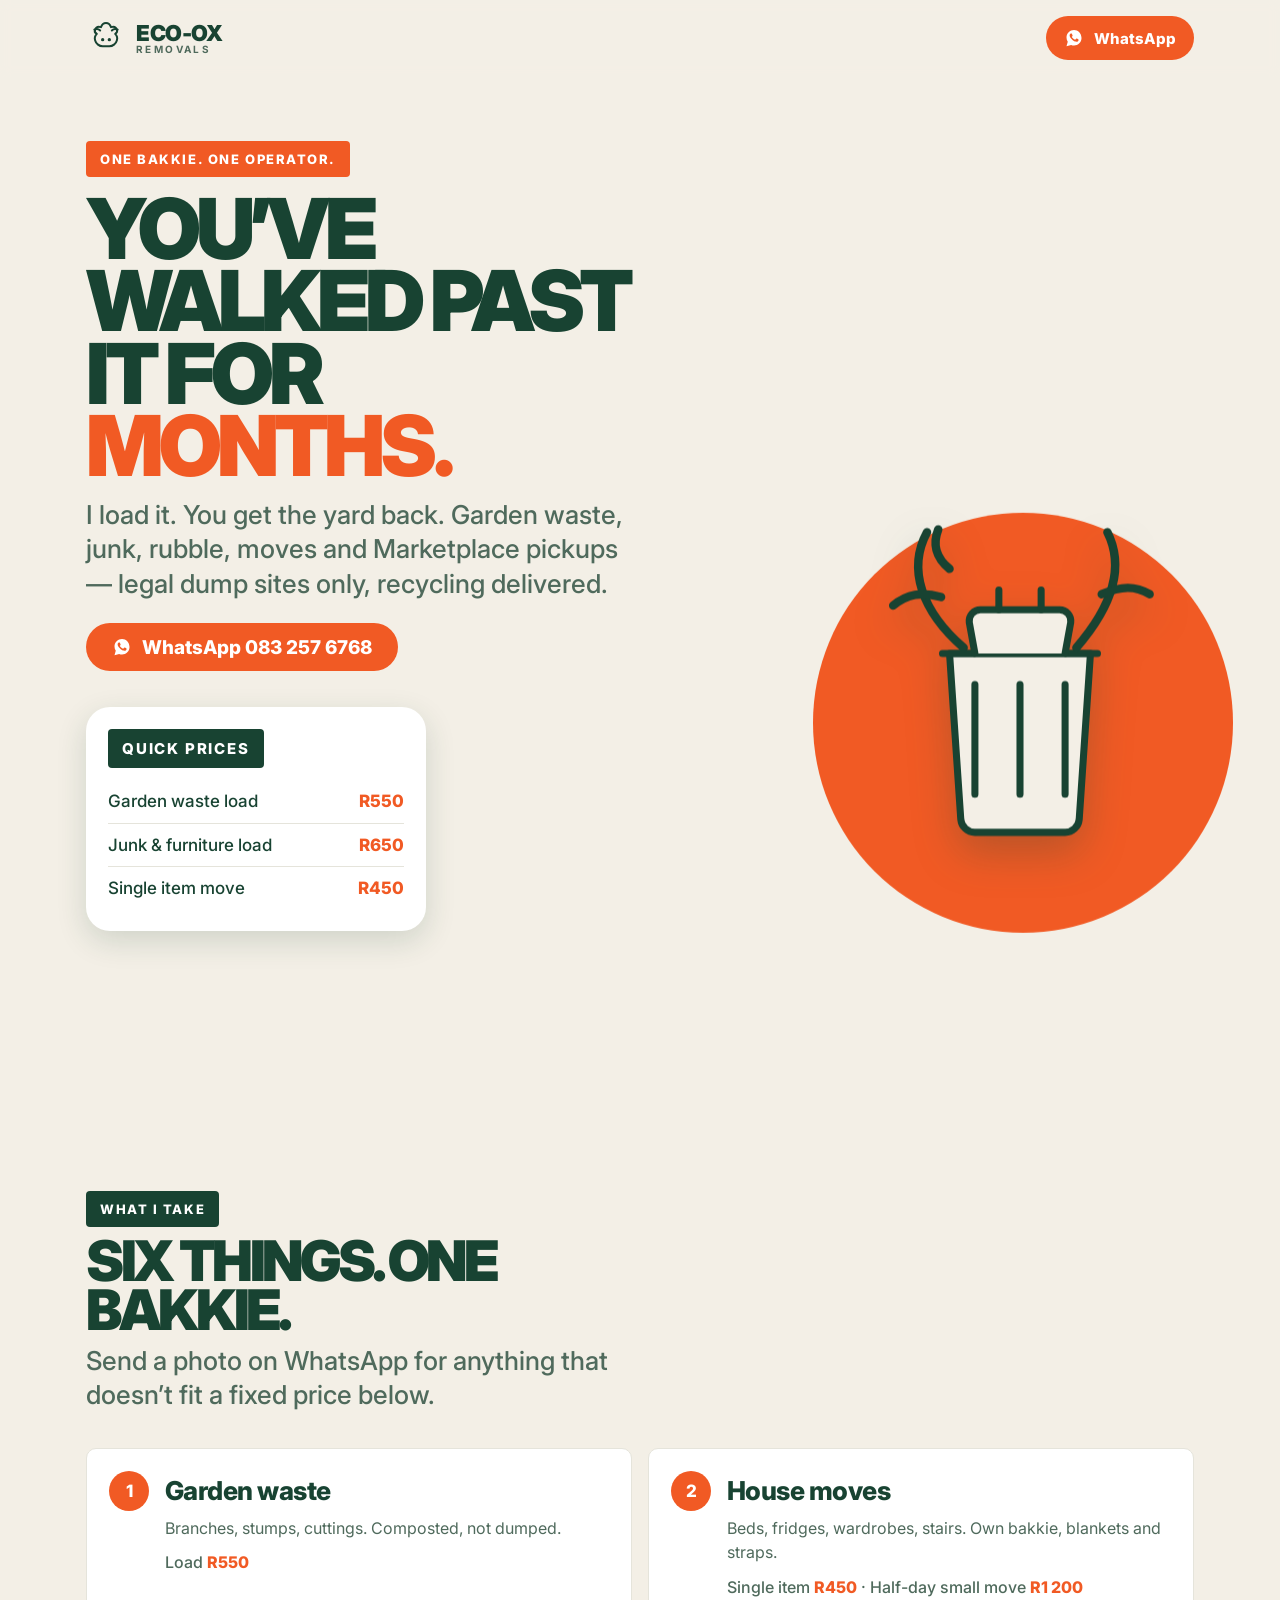
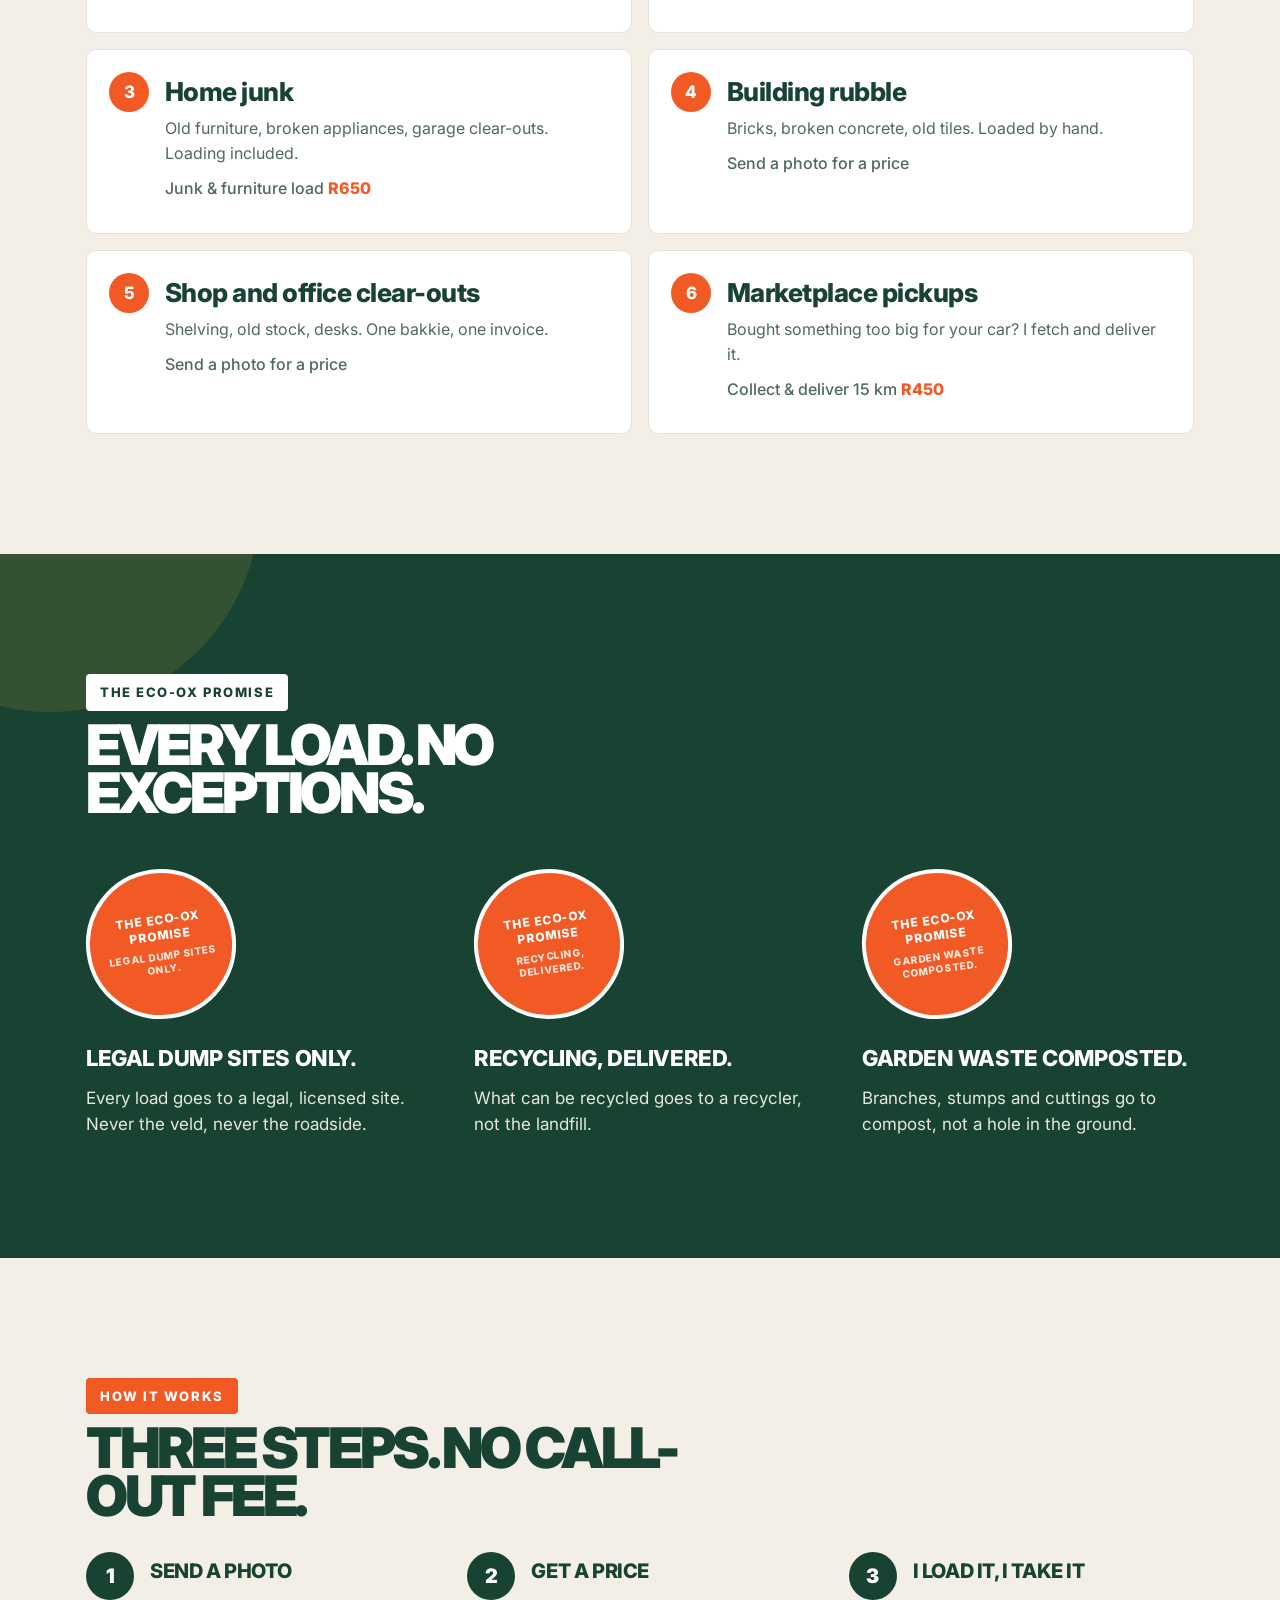
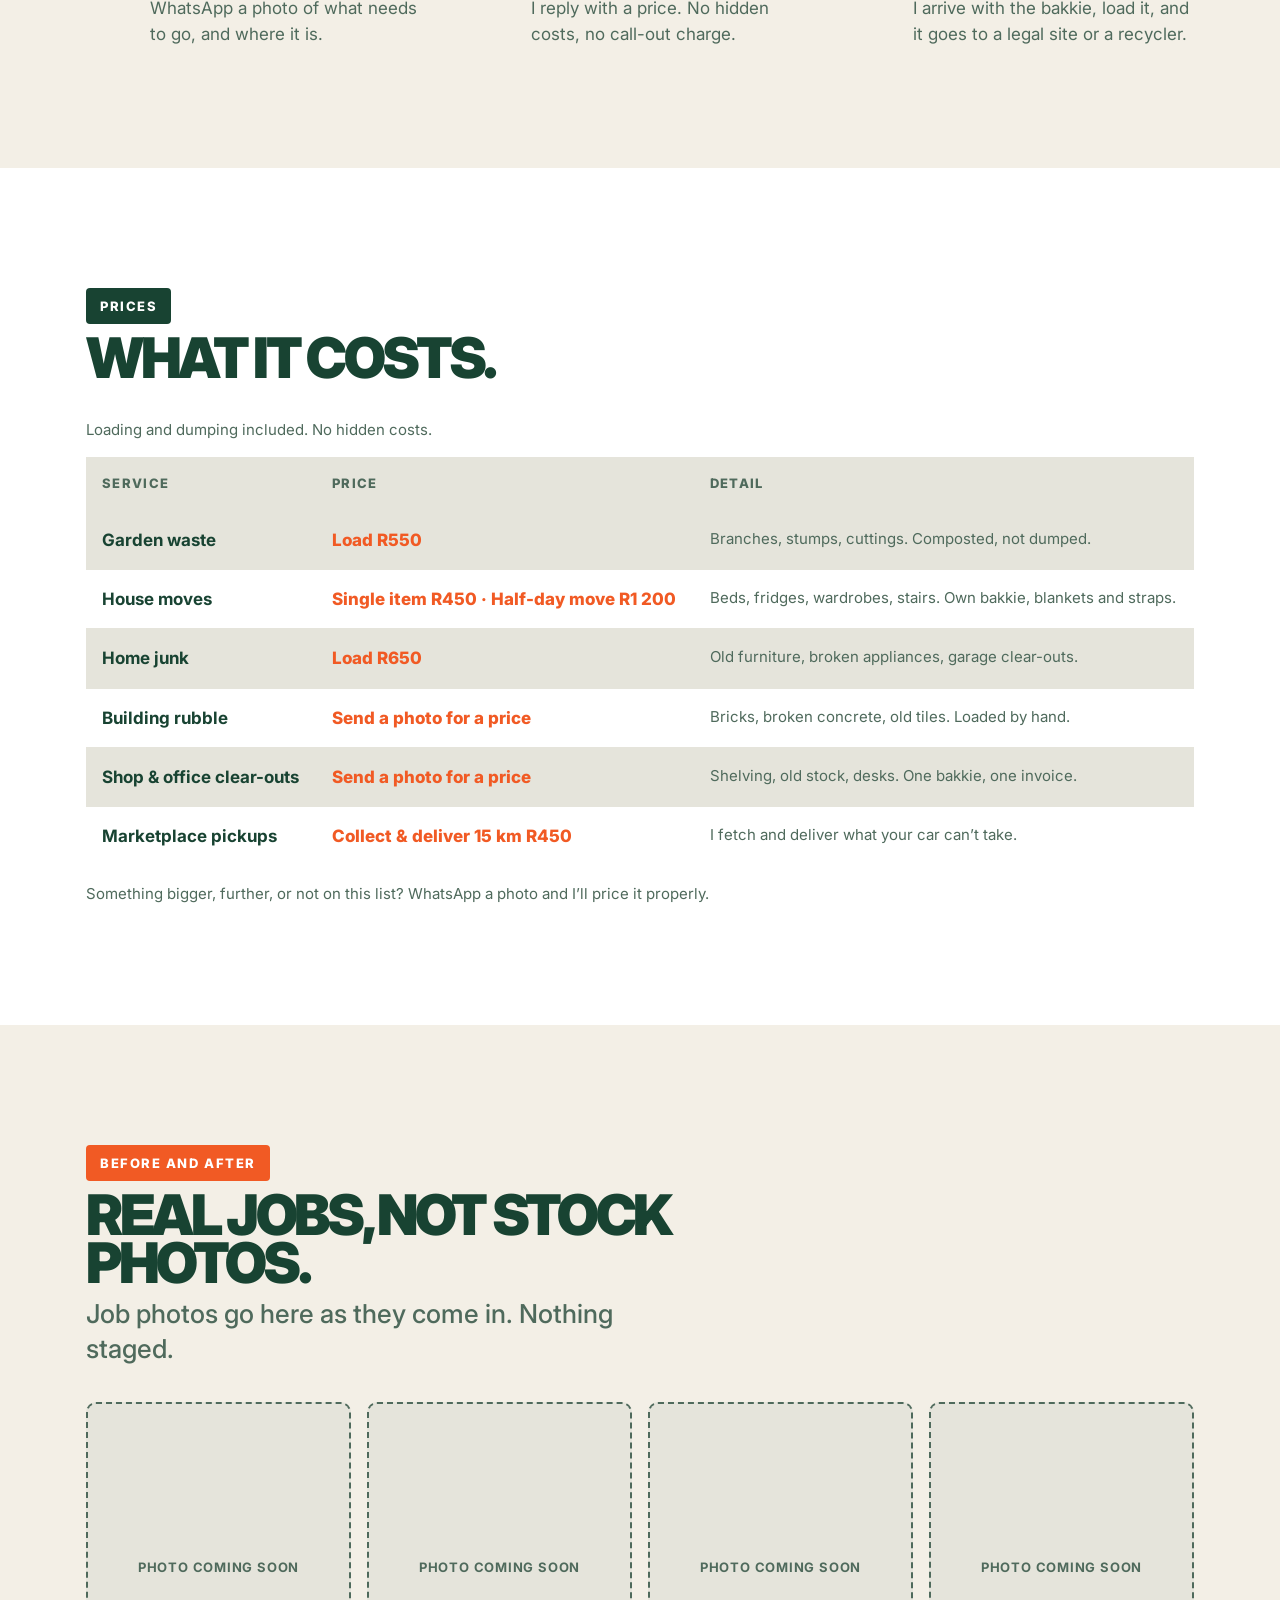
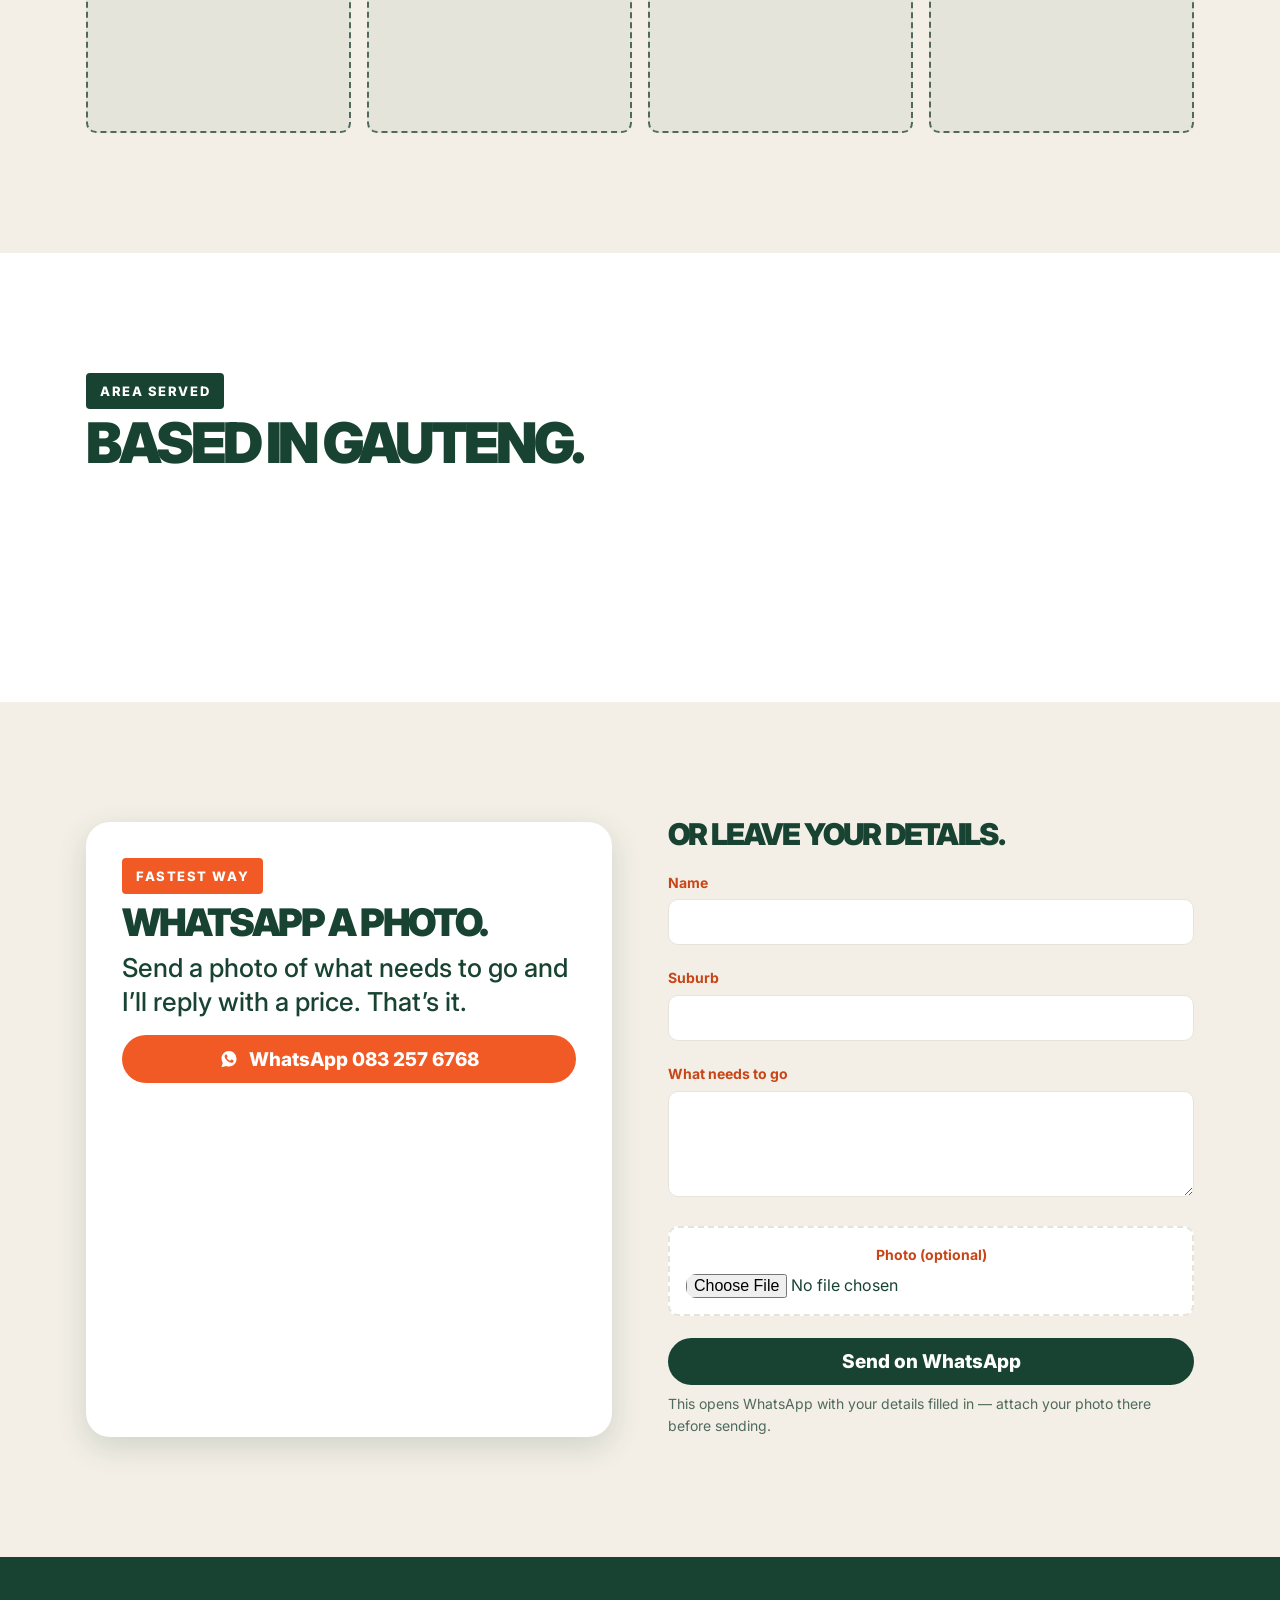
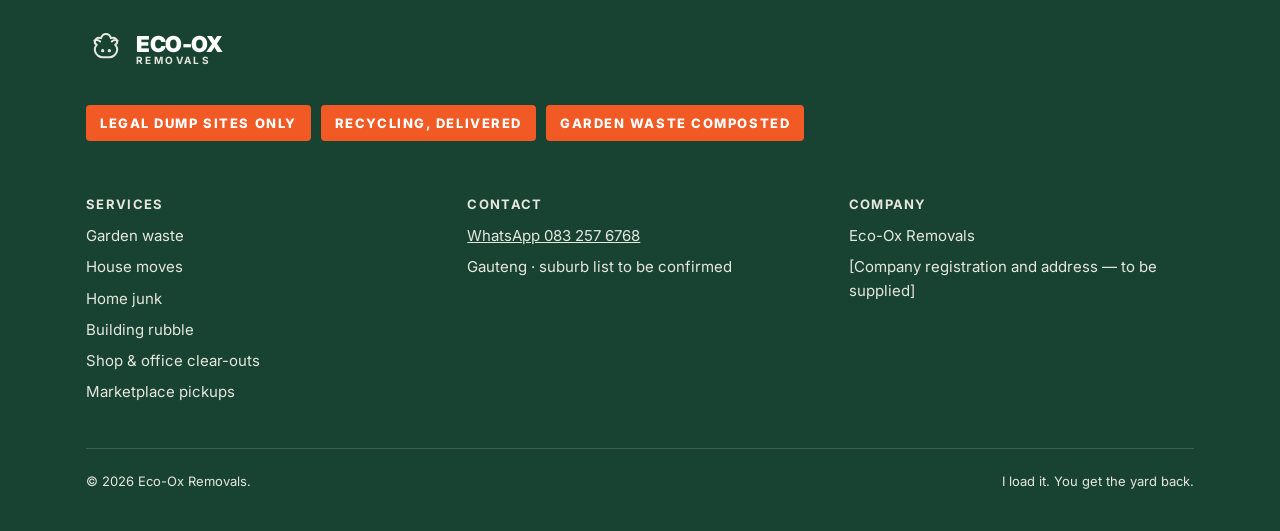
==== index.html @ 084fcbc6 "Add Eco-Ox Removals website with scroll interactions Static, mobile-first site built from the brand " ====
<!doctype html>
<html lang="en-ZA" class="js-disabled">
<head>
<meta charset="utf-8">
<meta name="viewport" content="width=device-width, initial-scale=1">
<title>Eco-Ox Removals — garden waste, junk, rubble &amp; moves in Gauteng</title>
<meta name="description" content="One bakkie, one operator. Garden waste, house junk, building rubble, shop clear-outs, house moves and Marketplace pickups in Gauteng. Legal dump sites only. Recycling delivered. WhatsApp 083 257 6768.">
<meta name="theme-color" content="#f3efe6">

<link rel="preconnect" href="https://fonts.googleapis.com">
<link rel="preconnect" href="https://fonts.gstatic.com" crossorigin>
<link href="https://fonts.googleapis.com/css2?family=Inter:wght@100..900&display=swap" rel="stylesheet">
<link rel="stylesheet" href="css/styles.css">

<script type="application/ld+json">
{
  "@context": "https://schema.org",
  "@type": "LocalBusiness",
  "name": "Eco-Ox Removals",
  "telephone": "+27832576768",
  "areaServed": "Gauteng",
  "priceRange": "R450 - R1200",
  "description": "One-bakkie waste removal and moving service: garden waste, house junk, building rubble, shop clear-outs, house moves and Marketplace pickups. Legal dump sites only. Recycling delivered to a recycler.",
  "sameAs": ["https://wa.me/27832576768"]
}
</script>
</head>
<body>
<a class="skip-link" href="#main">Skip to content</a>

<header class="site-header">
  <div class="wrap site-header__inner">
    <a class="brand" href="#home">
      <svg class="brand__mark" viewBox="0 0 48 48" fill="none" aria-hidden="true">
        <path d="M24 6c-3 0-5 2-6 5-3-1-6 0-7 3-1 2 0 4 2 5-2 2-3 5-2 8 1 4 5 7 9 7h8c4 0 8-3 9-7 1-3 0-6-2-8 2-1 3-3 2-5-1-3-4-4-7-3-1-3-3-5-6-5z" stroke="currentColor" stroke-width="2.4" stroke-linejoin="round"/>
        <path d="M17 15c-2-2-5-2-7-1M31 15c2-2 5-2 7-1" stroke="currentColor" stroke-width="2.4" stroke-linecap="round"/>
        <circle cx="20" cy="26" r="2" fill="currentColor"/>
        <circle cx="28" cy="26" r="2" fill="currentColor"/>
      </svg>
      <span class="brand__wordmark">
        <span class="brand__name">ECO-OX</span>
        <span class="brand__sub">REMOVALS</span>
      </span>
    </a>
    <a class="btn btn--sm" href="https://wa.me/27832576768" target="_blank" rel="noopener">
      <svg viewBox="0 0 32 32" fill="currentColor" aria-hidden="true"><path d="M16.02 3C9.4 3 4 8.4 4 15.02c0 2.5.73 4.83 2 6.78L4 29l7.4-1.94a11.9 11.9 0 0 0 4.62.94h.01c6.62 0 12-5.4 12-12.02C28 8.4 22.64 3 16.02 3zm7.02 17.2c-.3.83-1.72 1.6-2.37 1.7-.6.1-1.37.14-2.2-.14-.5-.16-1.16-.38-2-.75-3.52-1.52-5.82-5.06-6-5.3-.18-.24-1.44-1.9-1.44-3.63 0-1.72.9-2.57 1.22-2.92.32-.35.7-.44.93-.44h.67c.21 0 .5-.08.78.6.3.7 1 2.4 1.08 2.58.08.18.14.4.02.63-.12.24-.18.38-.36.58-.18.2-.38.46-.54.62-.18.18-.37.37-.16.72.2.36.9 1.5 1.95 2.44 1.34 1.2 2.47 1.58 2.83 1.76.36.18.57.15.78-.09.2-.24.9-1.05 1.14-1.4.24-.36.48-.3.8-.18.32.12 2.05.97 2.4 1.15.36.18.6.27.68.42.09.16.09.9-.22 1.72z"/></svg>
      WhatsApp
    </a>
  </div>
</header>

<main id="main">

  <!-- ============================= HERO ============================= -->
  <section id="home" class="ground-cream hero">
    <div class="wrap hero__grid">
      <div class="hero__copy reveal">
        <span class="tag tag--orange">One bakkie. One operator.</span>
        <h1>You&rsquo;ve walked past it for <span class="accent">months.</span></h1>
        <p class="lead">I load it. You get the yard back. Garden waste, junk, rubble, moves and Marketplace pickups &mdash; legal dump sites only, recycling delivered.</p>
        <a class="btn" href="https://wa.me/27832576768" target="_blank" rel="noopener">
          <svg viewBox="0 0 32 32" fill="currentColor" aria-hidden="true"><path d="M16.02 3C9.4 3 4 8.4 4 15.02c0 2.5.73 4.83 2 6.78L4 29l7.4-1.94a11.9 11.9 0 0 0 4.62.94h.01c6.62 0 12-5.4 12-12.02C28 8.4 22.64 3 16.02 3zm7.02 17.2c-.3.83-1.72 1.6-2.37 1.7-.6.1-1.37.14-2.2-.14-.5-.16-1.16-.38-2-.75-3.52-1.52-5.82-5.06-6-5.3-.18-.24-1.44-1.9-1.44-3.63 0-1.72.9-2.57 1.22-2.92.32-.35.7-.44.93-.44h.67c.21 0 .5-.08.78.6.3.7 1 2.4 1.08 2.58.08.18.14.4.02.63-.12.24-.18.38-.36.58-.18.2-.38.46-.54.62-.18.18-.37.37-.16.72.2.36.9 1.5 1.95 2.44 1.34 1.2 2.47 1.58 2.83 1.76.36.18.57.15.78-.09.2-.24.9-1.05 1.14-1.4.24-.36.48-.3.8-.18.32.12 2.05.97 2.4 1.15.36.18.6.27.68.42.09.16.09.9-.22 1.72z"/></svg>
          WhatsApp 083 257 6768
        </a>

        <div class="hero__price-card card price-card reveal">
          <p class="tag tag--forest" style="margin-bottom:12px;">Quick prices</p>
          <div class="price-line"><span>Garden waste load</span><strong>R550</strong></div>
          <div class="price-line"><span>Junk &amp; furniture load</span><strong>R650</strong></div>
          <div class="price-line"><span>Single item move</span><strong>R450</strong></div>
        </div>
      </div>

      <div class="hero__stage" aria-hidden="true">
        <div class="disc hero__disc" data-parallax="0.12"></div>
        <svg class="hero__object" data-parallax="0.22" viewBox="0 0 220 240" fill="none">
          <!-- flat line-art wheelie bin, overflowing with garden branches -->
          <g stroke="currentColor" stroke-width="5" stroke-linejoin="round" stroke-linecap="round" fill="none">
            <path d="M60 100l8 118a10 10 0 0 0 10 9h64a10 10 0 0 0 10-9l8-118z" fill="#f3efe6"/>
            <path d="M55 100h110" />
            <path d="M78 100l-4-22a8 8 0 0 1 8-9h56a8 8 0 0 1 8 9l-4 22" fill="#f3efe6"/>
            <path d="M95 69v-14M125 69v-14" />
            <path d="M78 122v78M110 122v78M142 122v78" />
          </g>
          <g stroke="#184332" stroke-width="6" stroke-linecap="round" fill="none">
            <path d="M70 96C40 70 30 40 44 14" />
            <path d="M54 60c-14-4-24-2-34 6" />
            <path d="M60 40c-10-8-12-18-8-28" />
            <path d="M150 96c26-30 34-58 22-82" />
            <path d="M168 58c14-6 24-6 34 0" />
          </g>
        </svg>
      </div>
    </div>
  </section>

  <!-- ========================= WHAT I TAKE ========================= -->
  <section id="services" class="ground-cream">
    <div class="wrap">
      <div class="section-head reveal">
        <span class="tag tag--forest">What I take</span>
        <h2>Six things. One bakkie.</h2>
        <p class="lead">Send a photo on WhatsApp for anything that doesn&rsquo;t fit a fixed price below.</p>
      </div>

      <ul class="services reveal-stagger">
        <li class="service-row reveal">
          <span class="service-row__num" aria-hidden="true">1</span>
          <div class="service-row__body">
            <h3>Garden waste</h3>
            <p>Branches, stumps, cuttings. Composted, not dumped.</p>
            <p class="service-row__price">Load <strong>R550</strong></p>
          </div>
        </li>
        <li class="service-row reveal">
          <span class="service-row__num" aria-hidden="true">2</span>
          <div class="service-row__body">
            <h3>House moves</h3>
            <p>Beds, fridges, wardrobes, stairs. Own bakkie, blankets and straps.</p>
            <p class="service-row__price">Single item <strong>R450</strong> &middot; Half-day small move <strong>R1 200</strong></p>
          </div>
        </li>
        <li class="service-row reveal">
          <span class="service-row__num" aria-hidden="true">3</span>
          <div class="service-row__body">
            <h3>Home junk</h3>
            <p>Old furniture, broken appliances, garage clear-outs. Loading included.</p>
            <p class="service-row__price">Junk &amp; furniture load <strong>R650</strong></p>
          </div>
        </li>
        <li class="service-row reveal">
          <span class="service-row__num" aria-hidden="true">4</span>
          <div class="service-row__body">
            <h3>Building rubble</h3>
            <p>Bricks, broken concrete, old tiles. Loaded by hand.</p>
            <p class="service-row__price">Send a photo for a price</p>
          </div>
        </li>
        <li class="service-row reveal">
          <span class="service-row__num" aria-hidden="true">5</span>
          <div class="service-row__body">
            <h3>Shop and office clear-outs</h3>
            <p>Shelving, old stock, desks. One bakkie, one invoice.</p>
            <p class="service-row__price">Send a photo for a price</p>
          </div>
        </li>
        <li class="service-row reveal">
          <span class="service-row__num" aria-hidden="true">6</span>
          <div class="service-row__body">
            <h3>Marketplace pickups</h3>
            <p>Bought something too big for your car? I fetch and deliver it.</p>
            <p class="service-row__price">Collect &amp; deliver 15 km <strong>R450</strong></p>
          </div>
        </li>
      </ul>
    </div>
  </section>

  <!-- ========================= THE PROMISES ========================= -->
  <section id="promises" class="ground-forest">
    <div class="disc" data-parallax="0.1" style="width:420px;height:420px;left:-160px;top:-120px;background:var(--logo-gold);opacity:.14;" aria-hidden="true"></div>
    <div class="wrap">
      <div class="section-head reveal">
        <span class="tag tag--white">The Eco-Ox promise</span>
        <h2>Every load. No exceptions.</h2>
      </div>

      <div class="promises">
        <div class="promise reveal">
          <div class="stamp"><span>The Eco-Ox promise<em>Legal dump sites only.</em></span></div>
          <h3>Legal dump sites only.</h3>
          <p>Every load goes to a legal, licensed site. Never the veld, never the roadside.</p>
        </div>
        <div class="promise reveal">
          <div class="stamp"><span>The Eco-Ox promise<em>Recycling, delivered.</em></span></div>
          <h3>Recycling, delivered.</h3>
          <p>What can be recycled goes to a recycler, not the landfill.</p>
        </div>
        <div class="promise reveal">
          <div class="stamp"><span>The Eco-Ox promise<em>Garden waste composted.</em></span></div>
          <h3>Garden waste composted.</h3>
          <p>Branches, stumps and cuttings go to compost, not a hole in the ground.</p>
        </div>
      </div>
    </div>
  </section>

  <!-- ========================= HOW IT WORKS ========================= -->
  <section id="how-it-works" class="ground-cream">
    <div class="wrap">
      <div class="section-head reveal">
        <span class="tag tag--orange">How it works</span>
        <h2>Three steps. No call-out fee.</h2>
      </div>
      <div class="steps reveal-stagger">
        <div class="step reveal">
          <h3>Send a photo</h3>
          <p>WhatsApp a photo of what needs to go, and where it is.</p>
        </div>
        <div class="step reveal">
          <h3>Get a price</h3>
          <p>I reply with a price. No hidden costs, no call-out charge.</p>
        </div>
        <div class="step reveal">
          <h3>I load it, I take it</h3>
          <p>I arrive with the bakkie, load it, and it goes to a legal site or a recycler.</p>
        </div>
      </div>
    </div>
  </section>

  <!-- ========================= PRICES ========================= -->
  <section id="prices" class="ground-white">
    <div class="wrap">
      <div class="section-head reveal">
        <span class="tag tag--forest">Prices</span>
        <h2>What it costs.</h2>
      </div>
      <div class="reveal" style="overflow-x:auto;">
        <table class="price-table">
          <caption>Loading and dumping included. No hidden costs.</caption>
          <thead>
            <tr><th scope="col">Service</th><th scope="col">Price</th><th scope="col">Detail</th></tr>
          </thead>
          <tbody>
            <tr><th scope="row">Garden waste</th><td class="price">Load R550</td><td class="detail">Branches, stumps, cuttings. Composted, not dumped.</td></tr>
            <tr><th scope="row">House moves</th><td class="price">Single item R450 &middot; Half-day move R1 200</td><td class="detail">Beds, fridges, wardrobes, stairs. Own bakkie, blankets and straps.</td></tr>
            <tr><th scope="row">Home junk</th><td class="price">Load R650</td><td class="detail">Old furniture, broken appliances, garage clear-outs.</td></tr>
            <tr><th scope="row">Building rubble</th><td class="price">Send a photo for a price</td><td class="detail">Bricks, broken concrete, old tiles. Loaded by hand.</td></tr>
            <tr><th scope="row">Shop &amp; office clear-outs</th><td class="price">Send a photo for a price</td><td class="detail">Shelving, old stock, desks. One bakkie, one invoice.</td></tr>
            <tr><th scope="row">Marketplace pickups</th><td class="price">Collect &amp; deliver 15 km R450</td><td class="detail">I fetch and deliver what your car can&rsquo;t take.</td></tr>
          </tbody>
        </table>
      </div>
      <p class="price-note">Something bigger, further, or not on this list? WhatsApp a photo and I&rsquo;ll price it properly.</p>
    </div>
  </section>

  <!-- ========================= BEFORE / AFTER ========================= -->
  <section id="gallery" class="ground-cream">
    <div class="wrap">
      <div class="section-head reveal">
        <span class="tag tag--orange">Before and after</span>
        <h2>Real jobs, not stock photos.</h2>
        <p class="lead">Job photos go here as they come in. Nothing staged.</p>
      </div>
      <div class="gallery reveal-stagger" role="list">
        <div class="gallery__item reveal" role="listitem"><span>Photo coming soon</span></div>
        <div class="gallery__item reveal" role="listitem"><span>Photo coming soon</span></div>
        <div class="gallery__item reveal" role="listitem"><span>Photo coming soon</span></div>
        <div class="gallery__item reveal" role="listitem"><span>Photo coming soon</span></div>
      </div>
    </div>
  </section>

  <!-- ========================= AREA SERVED ========================= -->
  <section id="area" class="ground-white">
    <div class="wrap">
      <div class="section-head reveal">
        <span class="tag tag--forest">Area served</span>
        <h2>Based in Gauteng.</h2>
      </div>
      <div class="area-note reveal">
        <p><strong>Suburb list to be confirmed.</strong> Not sure if you&rsquo;re in range? WhatsApp your suburb and I&rsquo;ll tell you straight away &mdash; jobs outside the usual area are still often worth a trip.</p>
      </div>
    </div>
  </section>

  <!-- ========================= CONTACT ========================= -->
  <section id="contact" class="ground-cream">
    <div class="wrap contact__grid">
      <div class="contact__whatsapp reveal">
        <span class="tag tag--orange">Fastest way</span>
        <h2 style="font-size:clamp(26px,4vw,38px);margin-top:12px;">WhatsApp a photo.</h2>
        <p class="lead" style="margin-top:12px;">Send a photo of what needs to go and I&rsquo;ll reply with a price. That&rsquo;s it.</p>
        <a class="btn" href="https://wa.me/27832576768" target="_blank" rel="noopener">
          <svg viewBox="0 0 32 32" fill="currentColor" aria-hidden="true"><path d="M16.02 3C9.4 3 4 8.4 4 15.02c0 2.5.73 4.83 2 6.78L4 29l7.4-1.94a11.9 11.9 0 0 0 4.62.94h.01c6.62 0 12-5.4 12-12.02C28 8.4 22.64 3 16.02 3zm7.02 17.2c-.3.83-1.72 1.6-2.37 1.7-.6.1-1.37.14-2.2-.14-.5-.16-1.16-.38-2-.75-3.52-1.52-5.82-5.06-6-5.3-.18-.24-1.44-1.9-1.44-3.63 0-1.72.9-2.57 1.22-2.92.32-.35.7-.44.93-.44h.67c.21 0 .5-.08.78.6.3.7 1 2.4 1.08 2.58.08.18.14.4.02.63-.12.24-.18.38-.36.58-.18.2-.38.46-.54.62-.18.18-.37.37-.16.72.2.36.9 1.5 1.95 2.44 1.34 1.2 2.47 1.58 2.83 1.76.36.18.57.15.78-.09.2-.24.9-1.05 1.14-1.4.24-.36.48-.3.8-.18.32.12 2.05.97 2.4 1.15.36.18.6.27.68.42.09.16.09.9-.22 1.72z"/></svg>
          WhatsApp 083 257 6768
        </a>
      </div>

      <form id="contact-form" class="reveal" novalidate>
        <h2 style="font-size:clamp(22px,3.5vw,30px);margin-bottom:24px;">Or leave your details.</h2>

        <div class="form-field">
          <label for="field-name">Name</label>
          <input type="text" id="field-name" name="name" autocomplete="name" required>
        </div>
        <div class="form-field">
          <label for="field-suburb">Suburb</label>
          <input type="text" id="field-suburb" name="suburb" autocomplete="address-level2" required>
        </div>
        <div class="form-field">
          <label for="field-details">What needs to go</label>
          <textarea id="field-details" name="details" rows="4" required></textarea>
        </div>
        <div class="form-field form-field--file">
          <label for="field-photo">Photo (optional)</label>
          <input type="file" id="field-photo" name="photo" accept="image/*" capture="environment">
        </div>
        <button type="submit" class="btn btn--forest" style="width:100%;justify-content:center;">Send on WhatsApp</button>
        <p class="form-note">This opens WhatsApp with your details filled in &mdash; attach your photo there before sending.</p>
      </form>
    </div>
  </section>

</main>

<footer class="site-footer ground-forest">
  <div class="wrap">
    <a class="brand" href="#home">
      <svg class="brand__mark" viewBox="0 0 48 48" fill="none" aria-hidden="true">
        <path d="M24 6c-3 0-5 2-6 5-3-1-6 0-7 3-1 2 0 4 2 5-2 2-3 5-2 8 1 4 5 7 9 7h8c4 0 8-3 9-7 1-3 0-6-2-8 2-1 3-3 2-5-1-3-4-4-7-3-1-3-3-5-6-5z" stroke="var(--mist)" stroke-width="2.4" stroke-linejoin="round"/>
        <path d="M17 15c-2-2-5-2-7-1M31 15c2-2 5-2 7-1" stroke="var(--mist)" stroke-width="2.4" stroke-linecap="round"/>
        <circle cx="20" cy="26" r="2" fill="var(--mist)"/>
        <circle cx="28" cy="26" r="2" fill="var(--mist)"/>
      </svg>
      <span class="brand__wordmark">
        <span class="brand__name">ECO-OX</span>
        <span class="brand__sub">REMOVALS</span>
      </span>
    </a>

    <div class="footer__promises">
      <span class="tag">Legal dump sites only</span>
      <span class="tag">Recycling, delivered</span>
      <span class="tag">Garden waste composted</span>
    </div>

    <div class="footer__grid">
      <div class="footer__col">
        <h4>Services</h4>
        <ul>
          <li>Garden waste</li>
          <li>House moves</li>
          <li>Home junk</li>
          <li>Building rubble</li>
          <li>Shop &amp; office clear-outs</li>
          <li>Marketplace pickups</li>
        </ul>
      </div>
      <div class="footer__col">
        <h4>Contact</h4>
        <ul>
          <li><a href="https://wa.me/27832576768">WhatsApp 083 257 6768</a></li>
          <li>Gauteng &middot; suburb list to be confirmed</li>
        </ul>
      </div>
      <div class="footer__col">
        <h4>Company</h4>
        <ul>
          <li>Eco-Ox Removals</li>
          <li>[Company registration and address &mdash; to be supplied]</li>
        </ul>
      </div>
    </div>

    <div class="footer__bottom">
      <span>&copy; <span id="year">2026</span> Eco-Ox Removals.</span>
      <span>I load it. You get the yard back.</span>
    </div>
  </div>
</footer>

<a class="sticky-whatsapp" href="https://wa.me/27832576768" target="_blank" rel="noopener" aria-label="WhatsApp 083 257 6768">
  <svg viewBox="0 0 32 32" fill="currentColor" aria-hidden="true"><path d="M16.02 3C9.4 3 4 8.4 4 15.02c0 2.5.73 4.83 2 6.78L4 29l7.4-1.94a11.9 11.9 0 0 0 4.62.94h.01c6.62 0 12-5.4 12-12.02C28 8.4 22.64 3 16.02 3zm7.02 17.2c-.3.83-1.72 1.6-2.37 1.7-.6.1-1.37.14-2.2-.14-.5-.16-1.16-.38-2-.75-3.52-1.52-5.82-5.06-6-5.3-.18-.24-1.44-1.9-1.44-3.63 0-1.72.9-2.57 1.22-2.92.32-.35.7-.44.93-.44h.67c.21 0 .5-.08.78.6.3.7 1 2.4 1.08 2.58.08.18.14.4.02.63-.12.24-.18.38-.36.58-.18.2-.38.46-.54.62-.18.18-.37.37-.16.72.2.36.9 1.5 1.95 2.44 1.34 1.2 2.47 1.58 2.83 1.76.36.18.57.15.78-.09.2-.24.9-1.05 1.14-1.4.24-.36.48-.3.8-.18.32.12 2.05.97 2.4 1.15.36.18.6.27.68.42.09.16.09.9-.22 1.72z"/></svg>
  WhatsApp
</a>

<script src="js/script.js"></script>
</body>
</html>
---- css/styles.css ----
/* ============================================================
   ECO-OX REMOVALS — brand tokens (from brand brief, section 10)
   ============================================================ */
:root{
  --orange:#f15a24; --orange-deep:#c94416;
  --forest:#184332; --forest-muted:#4f6a5c;
  --cream:#f3efe6; --stone:#e5e4db; --white:#ffffff; --mist:#e7e7dd;
  --logo-night:#1b2a20; --logo-gold:#e8b32c;

  --font-sans:"Inter","Helvetica Neue",Arial,sans-serif;
  --display-tracking:-0.06em; --display-leading:0.86;

  --space-1:4px; --space-2:8px; --space-3:10px; --space-4:16px;
  --space-5:22px; --space-6:36px; --space-7:56px;

  --radius-sm:4px; --radius-md:10px; --radius-lg:24px; --radius-full:9999px;
  --shadow-card:0 10px 30px rgba(24,67,50,.16);

  --gutter:24px;
}

@media (min-width:900px){ :root{ --gutter:36px; } }

/* ============================================================
   RESET
   ============================================================ */
*,*::before,*::after{box-sizing:border-box;}
html{scroll-behavior:smooth;}
@media (prefers-reduced-motion: reduce){
  html{scroll-behavior:auto;}
  *,*::before,*::after{animation-duration:0.01ms !important;animation-iteration-count:1 !important;transition-duration:0.01ms !important;scroll-behavior:auto !important;}
}
body{
  margin:0;
  font-family:var(--font-sans);
  background:var(--cream);
  color:var(--forest);
  font-size:17px;
  line-height:1.55;
  -webkit-font-smoothing:antialiased;
}
img{max-width:100%;display:block;}
a{color:inherit;}
ul{margin:0;padding:0;list-style:none;}
button{font-family:inherit;cursor:pointer;}
input,textarea{font-family:inherit;font-size:16px;}

:focus-visible{outline:3px solid var(--forest);outline-offset:3px;}
.ground-forest :focus-visible,
.ground-orange :focus-visible{outline-color:var(--white);}

.skip-link{
  position:absolute;left:-9999px;top:0;background:var(--forest);color:var(--white);
  padding:12px 20px;border-radius:0 0 var(--radius-sm) 0;z-index:200;font-weight:700;
}
.skip-link:focus{left:0;}

/* ============================================================
   TYPE
   ============================================================ */
h1,h2{
  font-weight:900;text-transform:uppercase;margin:0;
  letter-spacing:var(--display-tracking);line-height:var(--display-leading);
}
h1{font-size:clamp(44px,8vw,84px);}
h2{font-size:clamp(32px,5vw,56px);}
h3{margin:0;font-weight:800;letter-spacing:-0.02em;}
p{margin:0;}
.accent{color:var(--orange);}
.ground-forest .accent{color:var(--logo-gold);}

.lead{
  font-size:clamp(18px,2.2vw,26px);line-height:1.32;font-weight:500;max-width:34ch;
}
.eyebrow, .tag{
  display:inline-block;font-size:13px;font-weight:800;letter-spacing:.12em;
  text-transform:uppercase;padding:8px 14px;border-radius:var(--radius-sm);
}
.tag--orange{background:var(--orange);color:#fff;}
.tag--forest{background:var(--forest);color:#fff;}
.tag--white{background:var(--white);color:var(--forest);}

.caption{font-size:14px;color:var(--forest-muted);}
.ground-forest .caption{color:var(--mist);}

/* ============================================================
   LAYOUT HELPERS
   ============================================================ */
.wrap{max-width:1180px;margin:0 auto;padding-left:var(--gutter);padding-right:var(--gutter);}
section{position:relative;overflow:hidden;padding-top:64px;padding-bottom:64px;}
@media (min-width:900px){ section{padding-top:120px;padding-bottom:120px;} }

.ground-cream {background:var(--cream); color:var(--forest);}
.ground-orange{background:var(--orange);color:var(--forest);}
.ground-forest{background:var(--forest);color:var(--white);}
.ground-white {background:var(--white); color:var(--forest);}

.visually-hidden{
  position:absolute;width:1px;height:1px;padding:0;margin:-1px;overflow:hidden;
  clip:rect(0,0,0,0);white-space:nowrap;border:0;
}

/* ============================================================
   SCROLL REVEAL (progressive enhancement — JS adds .is-visible)
   ============================================================ */
.reveal{
  opacity:0; transform:translateY(28px);
  transition:opacity .7s cubic-bezier(.2,.7,.3,1), transform .7s cubic-bezier(.2,.7,.3,1);
}
.reveal.is-visible{opacity:1;transform:translateY(0);}
.reveal-stagger > *{transition-delay:calc(var(--i, 0) * 90ms);}
.js-disabled .reveal{opacity:1;transform:none;}

/* ============================================================
   HEADER
   ============================================================ */
.site-header{
  position:sticky;top:0;z-index:100;background:rgba(243,239,230,.92);
  backdrop-filter:blur(6px);
  border-bottom:1px solid transparent;
  transition:box-shadow .3s ease, border-color .3s ease, padding .3s ease;
}
.site-header.is-scrolled{
  border-color:var(--stone);
  box-shadow:0 2px 14px rgba(24,67,50,.08);
}
.site-header__inner{
  display:flex;align-items:center;justify-content:space-between;
  padding-top:16px;padding-bottom:16px;gap:var(--space-4);
  transition:padding .3s ease;
}
.site-header.is-scrolled .site-header__inner{padding-top:10px;padding-bottom:10px;}

.brand{display:flex;align-items:center;gap:var(--space-3);text-decoration:none;}
.brand__mark{width:40px;height:40px;flex-shrink:0;color:var(--forest);}
.brand__wordmark{display:flex;flex-direction:column;line-height:1;}
.brand__name{font-weight:900;font-size:22px;letter-spacing:-0.02em;color:var(--forest);}
.brand__sub{font-weight:700;font-size:10px;letter-spacing:.24em;color:var(--forest-muted);}

.btn{
  display:inline-flex;align-items:center;gap:10px;
  background:var(--orange);color:#fff;font-weight:800;
  font-size:19px;padding:14px 26px;border-radius:var(--radius-full);
  text-decoration:none;border:none;line-height:1;white-space:nowrap;
  transition:transform .18s ease, background .18s ease;
  min-height:44px;
}
.btn:hover{background:var(--orange-deep);transform:translateY(-1px);}
.btn--sm{font-size:15px;padding:10px 18px;}
.btn--forest{background:var(--forest);}
.btn--forest:hover{background:#0f2a1e;}
.btn svg{width:20px;height:20px;flex-shrink:0;}

/* ============================================================
   HERO
   ============================================================ */
.hero{padding-top:56px;padding-bottom:96px;}
@media (min-width:900px){ .hero{padding-top:64px;padding-bottom:140px;} }

.hero__grid{
  display:grid;grid-template-columns:1fr;gap:var(--space-6);
  position:relative;min-height:1px;
}
@media (min-width:900px){
  .hero__grid{grid-template-columns:1.1fr .9fr;align-items:center;min-height:460px;}
}
.hero__copy{position:relative;z-index:3;}
.hero__copy .tag{margin-bottom:var(--space-4);}
.hero__copy h1{margin-bottom:var(--space-4);}
.hero__copy .lead{margin-bottom:var(--space-5);color:var(--forest-muted);}

.hero__stage{
  position:relative;min-height:280px;
}
@media (min-width:900px){ .hero__stage{min-height:420px;} }

.disc{
  position:absolute;border-radius:var(--radius-full);background:var(--orange);
  will-change:transform;
}
.hero__disc{
  width:min(70vw,360px);height:min(70vw,360px);
  right:-10%;top:50%;transform:translateY(-50%);
}
@media (min-width:900px){
  .hero__disc{width:420px;height:420px;right:-8%;}
}
.hero__object{
  position:absolute;right:6%;top:50%;transform:translateY(-46%);
  width:min(52vw,270px);color:var(--forest);
  filter:drop-shadow(0 18px 20px rgba(24,67,50,.25));
}
@media (min-width:900px){ .hero__object{width:310px;right:4%;} }

.hero__price-card{
  position:relative;z-index:3;margin-top:var(--space-6);max-width:340px;
}

.card{
  background:var(--white);color:var(--forest);border-radius:var(--radius-lg);
  box-shadow:var(--shadow-card);padding:var(--space-5);
}
.price-card p{font-size:15px;}
.price-card .price-line{
  display:flex;justify-content:space-between;gap:var(--space-3);
  padding:var(--space-2) 0;border-bottom:1px solid var(--stone);font-weight:500;
}
.price-card .price-line:last-of-type{border-bottom:none;}
.price-card .price-line strong{color:var(--orange);font-weight:800;}
.price-card .btn{width:100%;justify-content:center;margin-top:var(--space-4);}

/* ============================================================
   PARALLAX (JS applies transform via CSS var)
   ============================================================ */
[data-parallax]{
  transform:translate3d(0, calc(var(--parallax-y, 0px)), 0);
}

/* ============================================================
   SERVICE CARDS  — "What I take"
   ============================================================ */
.section-head{margin-bottom:var(--space-6);max-width:56ch;}
.section-head .tag{margin-bottom:var(--space-3);}
.section-head p.lead{margin-top:var(--space-3);color:var(--forest-muted);}

.services{
  display:grid;grid-template-columns:1fr;gap:var(--space-4);
}
@media (min-width:700px){ .services{grid-template-columns:1fr 1fr;} }

.service-row{
  background:var(--white);border:1px solid var(--stone);border-radius:var(--radius-md);
  padding:var(--space-5);display:flex;gap:var(--space-4);align-items:flex-start;
  transition:transform .25s ease, box-shadow .25s ease;
}
.service-row:hover{transform:translateY(-3px);box-shadow:var(--shadow-card);}
.service-row__num{
  flex-shrink:0;width:40px;height:40px;border-radius:var(--radius-full);
  background:var(--orange);color:#fff;font-weight:800;font-size:17px;
  display:flex;align-items:center;justify-content:center;
}
.service-row__body h3{font-size:clamp(20px,3vw,26px);margin-bottom:4px;}
.service-row__body p{color:var(--forest-muted);margin-bottom:var(--space-3);font-size:16px;}
.service-row__price{font-size:18px;font-weight:500;}
.service-row__price strong{color:var(--orange);font-weight:800;}

/* ============================================================
   PROMISES BAND
   ============================================================ */
.promises{
  display:grid;grid-template-columns:1fr;gap:var(--space-7);
}
@media (min-width:900px){ .promises{grid-template-columns:repeat(3,1fr);} }

.promise{position:relative;padding-top:var(--space-4);}
.promise h3{font-size:22px;text-transform:uppercase;letter-spacing:-0.02em;margin-bottom:var(--space-3);}
.promise p{color:var(--mist);}

.stamp{
  position:relative;
  width:150px;height:150px;border-radius:var(--radius-full);
  background:var(--orange);color:#fff;
  border:4px solid var(--white);
  display:flex;align-items:center;justify-content:center;text-align:center;
  transform:rotate(-8deg) scale(.7);
  opacity:0;
  transition:transform .6s cubic-bezier(.2,.9,.3,1.2), opacity .6s ease;
  margin-bottom:var(--space-5);
  flex-shrink:0;
}
.stamp.is-visible{opacity:1;transform:rotate(-8deg) scale(1);}
.stamp span{
  font-size:12px;font-weight:800;letter-spacing:.08em;text-transform:uppercase;line-height:1.3;
  padding:0 16px;
}
.stamp span em{display:block;font-style:normal;font-size:10px;opacity:.85;margin-top:6px;letter-spacing:.06em;}

/* ============================================================
   HOW IT WORKS
   ============================================================ */
.steps{
  display:grid;grid-template-columns:1fr;gap:var(--space-6);
  counter-reset:step;
}
@media (min-width:700px){ .steps{grid-template-columns:repeat(3,1fr);} }
.step{position:relative;padding-left:64px;}
.step::before{
  counter-increment:step;content:counter(step);
  position:absolute;left:0;top:-4px;
  width:48px;height:48px;border-radius:var(--radius-full);
  background:var(--forest);color:var(--white);
  display:flex;align-items:center;justify-content:center;
  font-weight:900;font-size:20px;
}
.step h3{font-size:20px;text-transform:uppercase;margin-bottom:var(--space-2);letter-spacing:-0.02em;}
.step p{color:var(--forest-muted);}

/* ============================================================
   PRICE TABLE
   ============================================================ */
.price-table{width:100%;border-collapse:collapse;background:var(--white);border-radius:var(--radius-md);overflow:hidden;}
.price-table caption{text-align:left;margin-bottom:var(--space-4);color:var(--forest-muted);font-size:15px;}
.price-table th,.price-table td{
  text-align:left;padding:var(--space-4) var(--space-4);border-bottom:1px solid var(--stone);
  vertical-align:top;
}
.price-table thead th{
  font-size:13px;text-transform:uppercase;letter-spacing:.1em;color:var(--forest-muted);
  font-weight:800;background:var(--stone);
}
.price-table tbody tr:nth-child(odd){background:var(--stone);}
.price-table tbody tr:last-child td,
.price-table tbody tr:last-child th{border-bottom:none;}
.price-table td.price{font-weight:800;color:var(--orange);white-space:nowrap;}
.price-table td.detail{color:var(--forest-muted);font-size:15px;}
.price-note{margin-top:var(--space-4);color:var(--forest-muted);font-size:15px;}

/* ============================================================
   BEFORE / AFTER GALLERY
   ============================================================ */
.gallery{
  display:grid;grid-template-columns:repeat(2,1fr);gap:var(--space-4);
}
@media (min-width:700px){ .gallery{grid-template-columns:repeat(4,1fr);} }
.gallery__item{
  aspect-ratio:4/5;border-radius:var(--radius-md);background:var(--stone);
  display:flex;align-items:center;justify-content:center;text-align:center;
  padding:var(--space-3);
  border:2px dashed var(--forest-muted);
}
.gallery__item span{font-size:13px;font-weight:700;color:var(--forest-muted);text-transform:uppercase;letter-spacing:.06em;}

/* ============================================================
   AREA SERVED
   ============================================================ */
.area-list{display:flex;flex-wrap:wrap;gap:var(--space-3);margin-top:var(--space-5);}
.area-list li{
  background:var(--white);border:1px solid var(--stone);border-radius:var(--radius-full);
  padding:8px 18px;font-size:15px;font-weight:600;
}
.area-note{margin-top:var(--space-5);padding:var(--space-4);background:var(--white);border-radius:var(--radius-md);
  border-left:4px solid var(--orange);color:var(--forest-muted);font-size:15px;}

/* ============================================================
   CONTACT
   ============================================================ */
.contact__grid{display:grid;grid-template-columns:1fr;gap:var(--space-7);}
@media (min-width:900px){ .contact__grid{grid-template-columns:1fr 1fr;} }

.contact__whatsapp{
  background:var(--white);border-radius:var(--radius-lg);padding:var(--space-6);
  box-shadow:var(--shadow-card);
}
.contact__whatsapp .btn{margin-top:var(--space-4);width:100%;justify-content:center;}

.form-field{margin-bottom:var(--space-5);}
.form-field label{
  display:block;font-size:14px;font-weight:700;color:var(--orange-deep);margin-bottom:6px;
}
.form-field input,.form-field textarea{
  width:100%;padding:12px 14px;border:1px solid var(--stone);border-radius:var(--radius-md);
  background:var(--white);color:var(--forest);
}
.form-field input:focus,.form-field textarea:focus{border-color:var(--forest);}
.form-field--file{
  border:2px dashed var(--stone);border-radius:var(--radius-md);padding:var(--space-4);
  text-align:center;background:var(--white);
}
.form-field--file input{border:none;padding:0;}
.form-note{font-size:14px;color:var(--forest-muted);margin-top:var(--space-2);}

/* ============================================================
   STICKY WHATSAPP BUTTON (mobile)
   ============================================================ */
.sticky-whatsapp{
  position:fixed;right:16px;bottom:16px;z-index:150;
  display:flex;align-items:center;gap:10px;
  background:var(--orange);color:#fff;font-weight:800;font-size:15px;
  padding:12px 18px;border-radius:var(--radius-full);text-decoration:none;
  box-shadow:0 8px 24px rgba(24,67,50,.3);
  min-height:44px;
  transition:transform .25s ease, opacity .25s ease;
}
.sticky-whatsapp svg{width:22px;height:22px;flex-shrink:0;}
.sticky-whatsapp.is-hidden{transform:translateY(120%);opacity:0;pointer-events:none;}
@media (min-width:900px){ .sticky-whatsapp{display:none;} }

/* ============================================================
   FOOTER
   ============================================================ */
.site-footer{padding-top:72px;padding-bottom:40px;}
.site-footer .brand__name,.site-footer .brand__sub{color:var(--white);}
.site-footer .brand__sub{color:var(--mist);}
.footer__grid{
  display:grid;grid-template-columns:1fr;gap:var(--space-6);margin-top:var(--space-6);
  padding-bottom:var(--space-6);border-bottom:1px solid rgba(255,255,255,.15);
}
@media (min-width:700px){ .footer__grid{grid-template-columns:repeat(3,1fr);} }
.footer__col h4{
  font-size:13px;text-transform:uppercase;letter-spacing:.1em;color:var(--mist);margin-bottom:var(--space-3);
}
.footer__col ul li{margin-bottom:8px;color:var(--mist);font-size:15px;}
.footer__promises{
  display:flex;flex-wrap:wrap;gap:var(--space-3);margin-top:var(--space-6);
}
.footer__promises .tag{background:var(--orange);}
.footer__bottom{
  margin-top:var(--space-5);color:var(--mist);font-size:13px;
  display:flex;flex-wrap:wrap;gap:var(--space-3);justify-content:space-between;
}
.footer__bottom a{color:var(--mist);text-decoration:underline;}
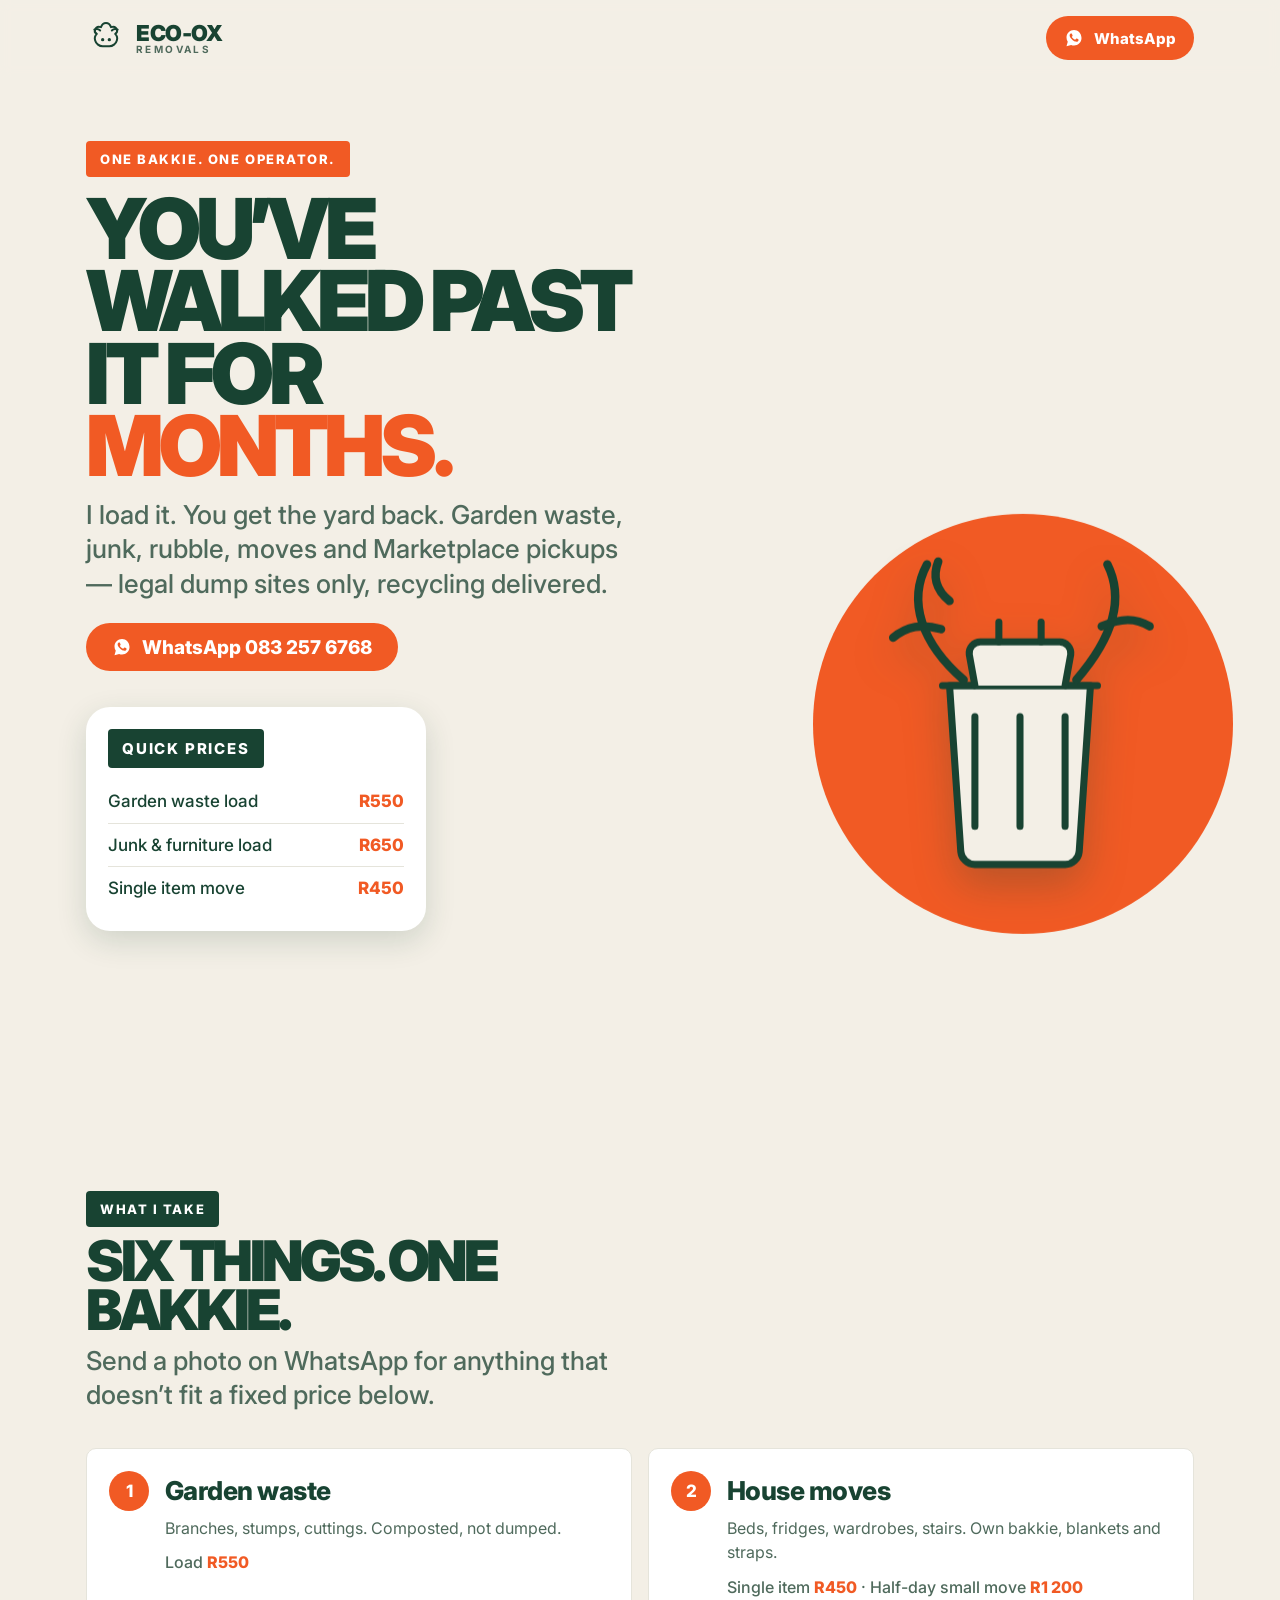
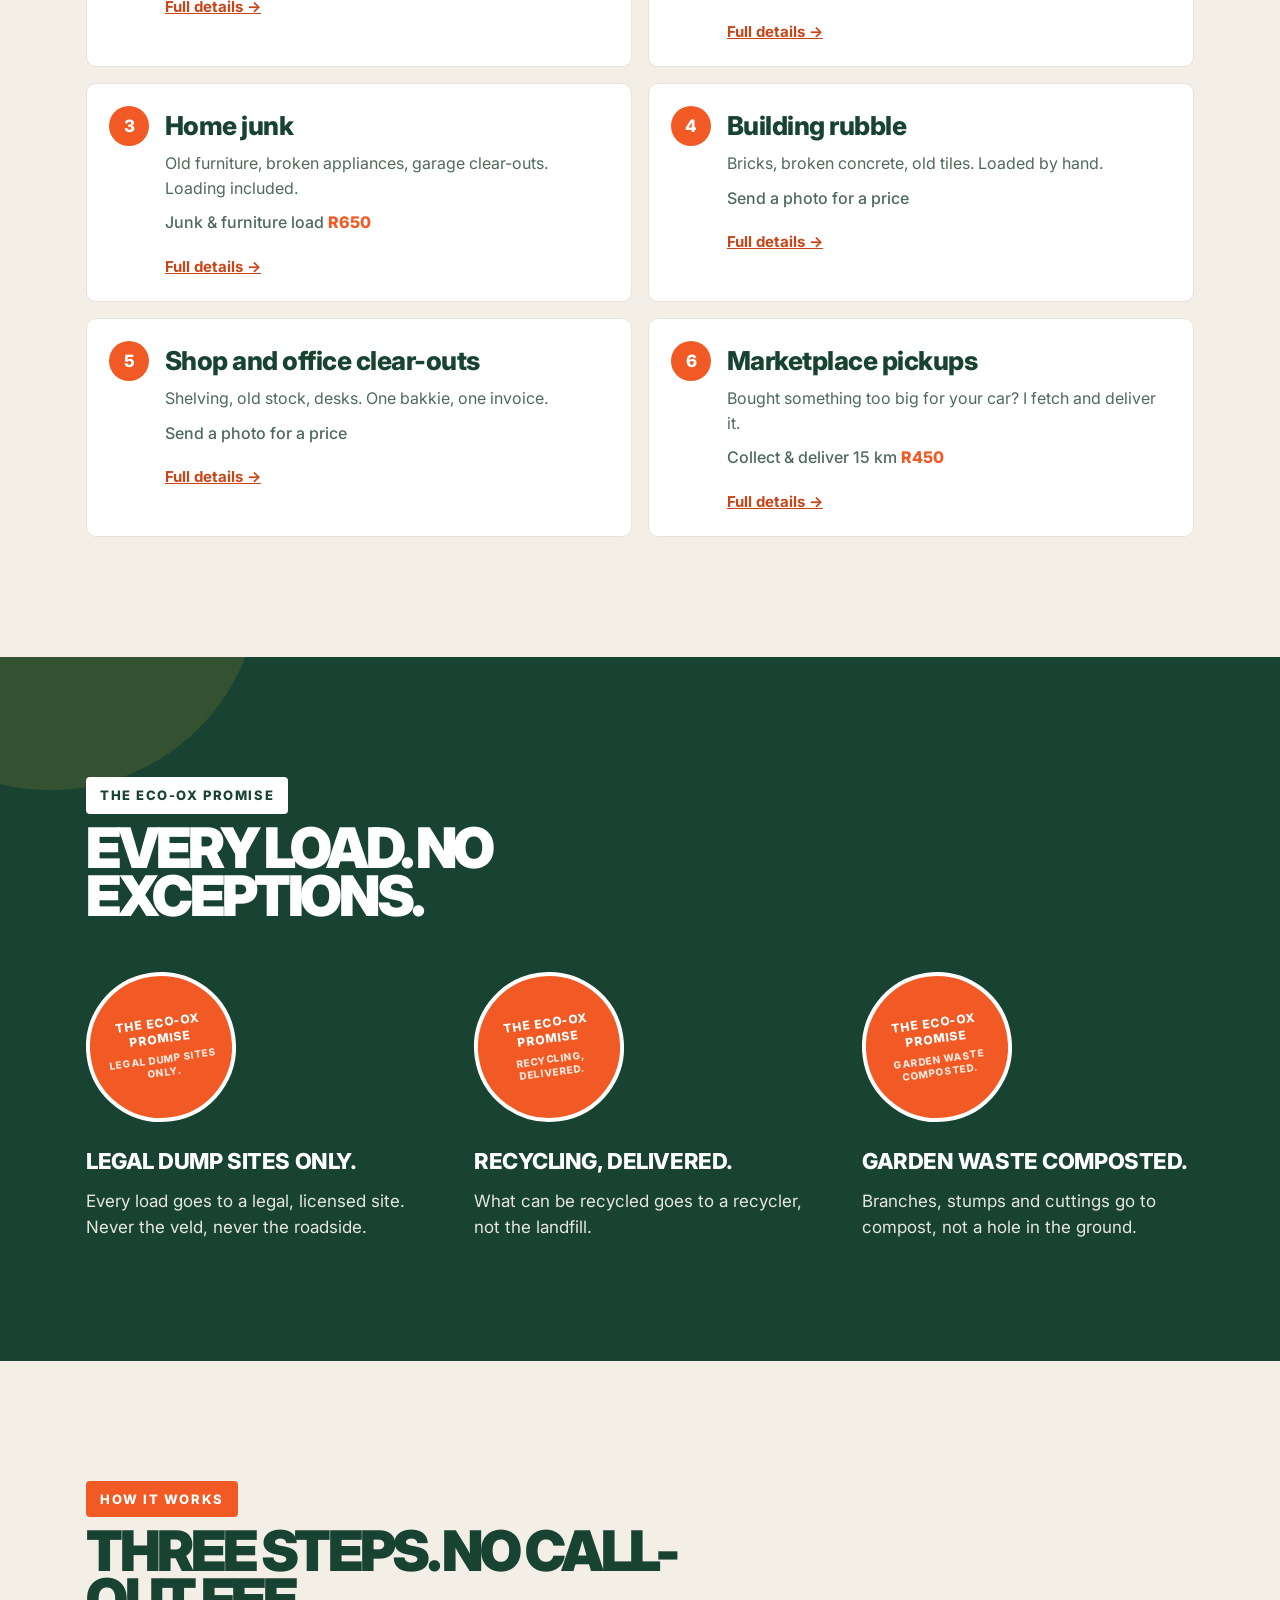
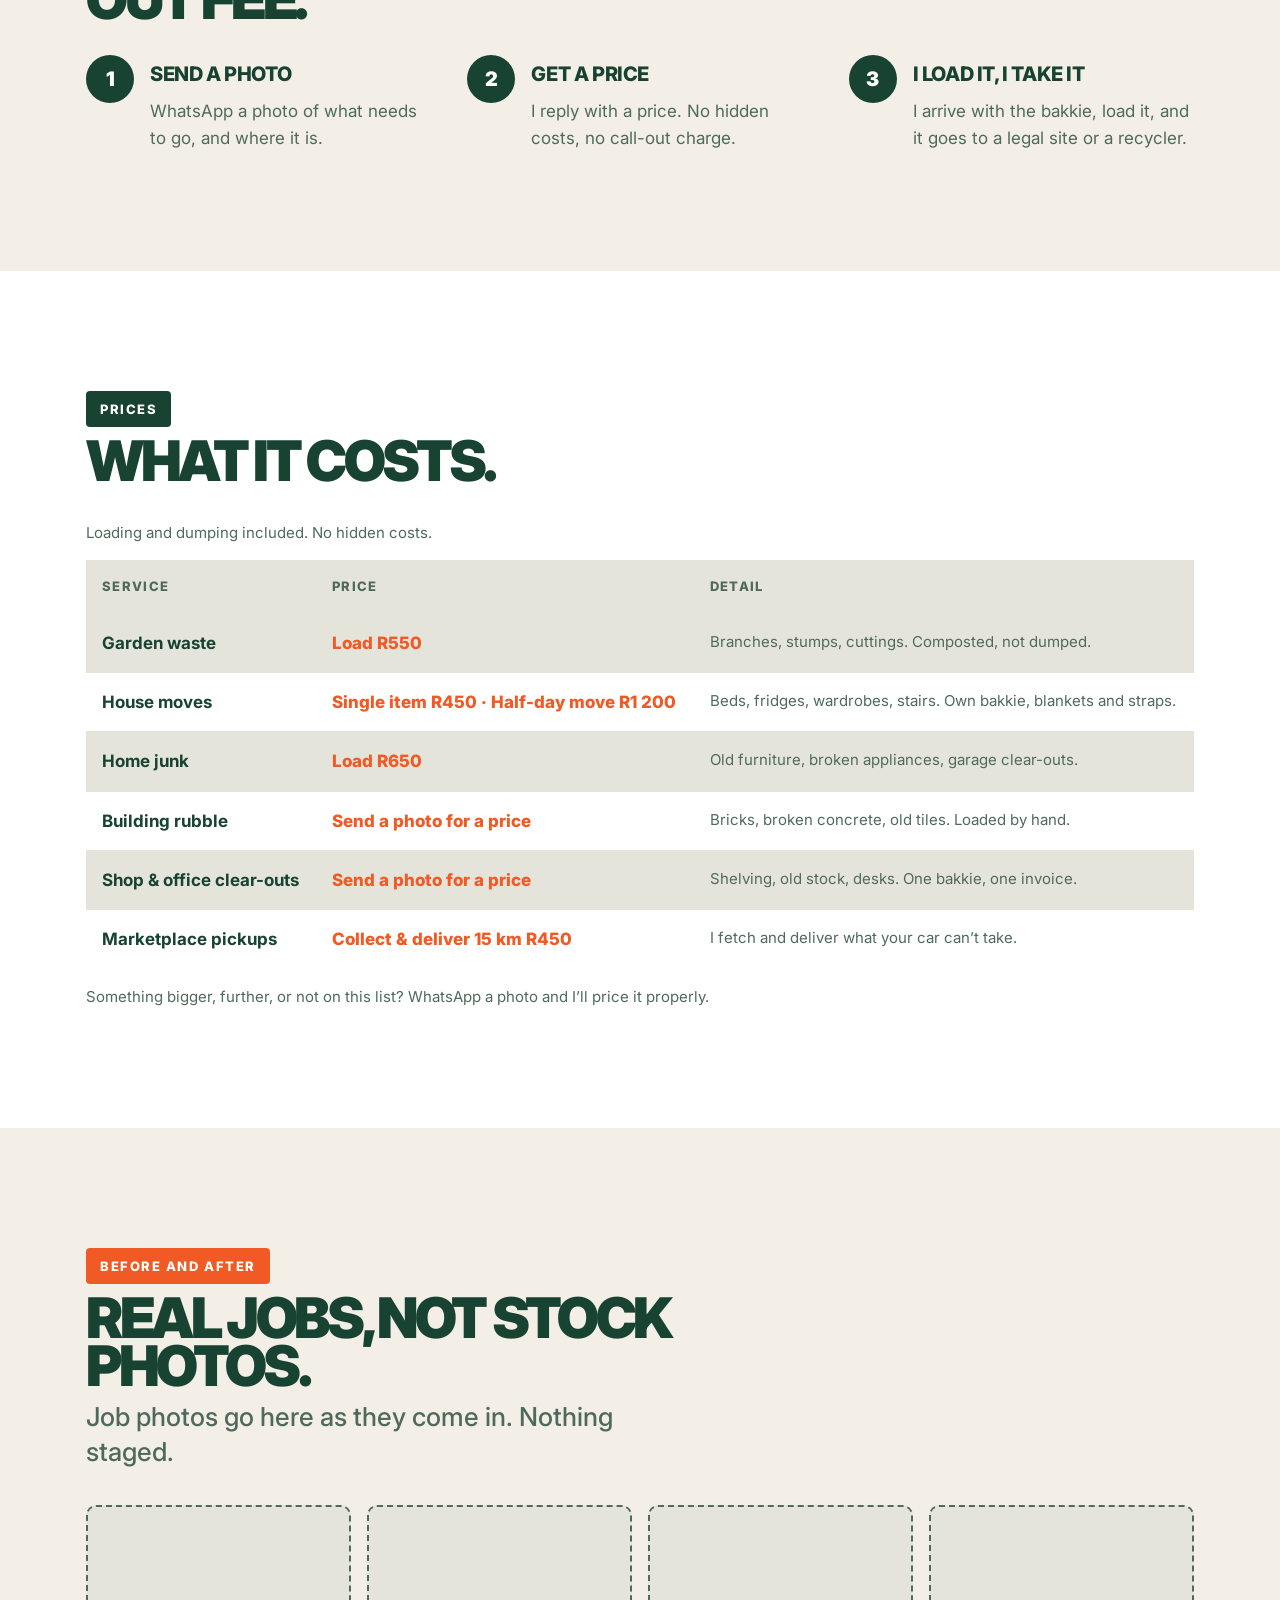
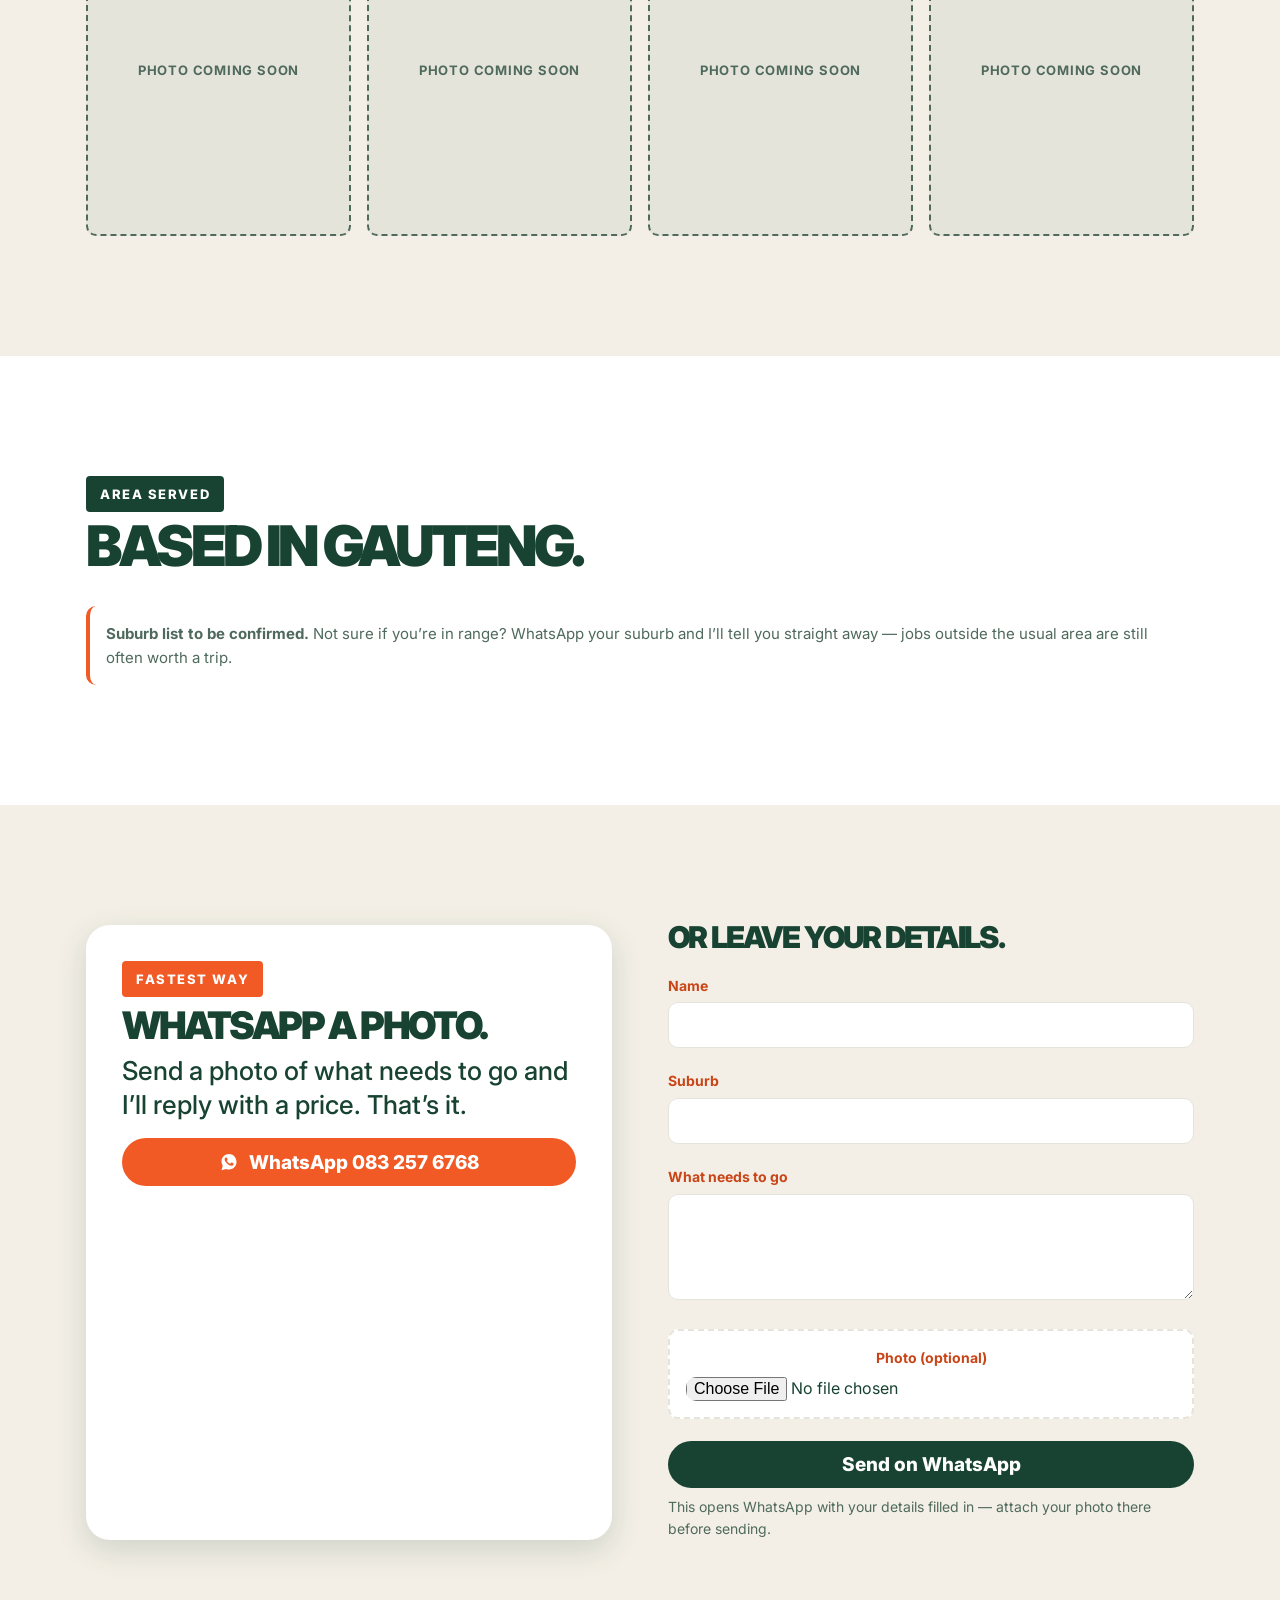
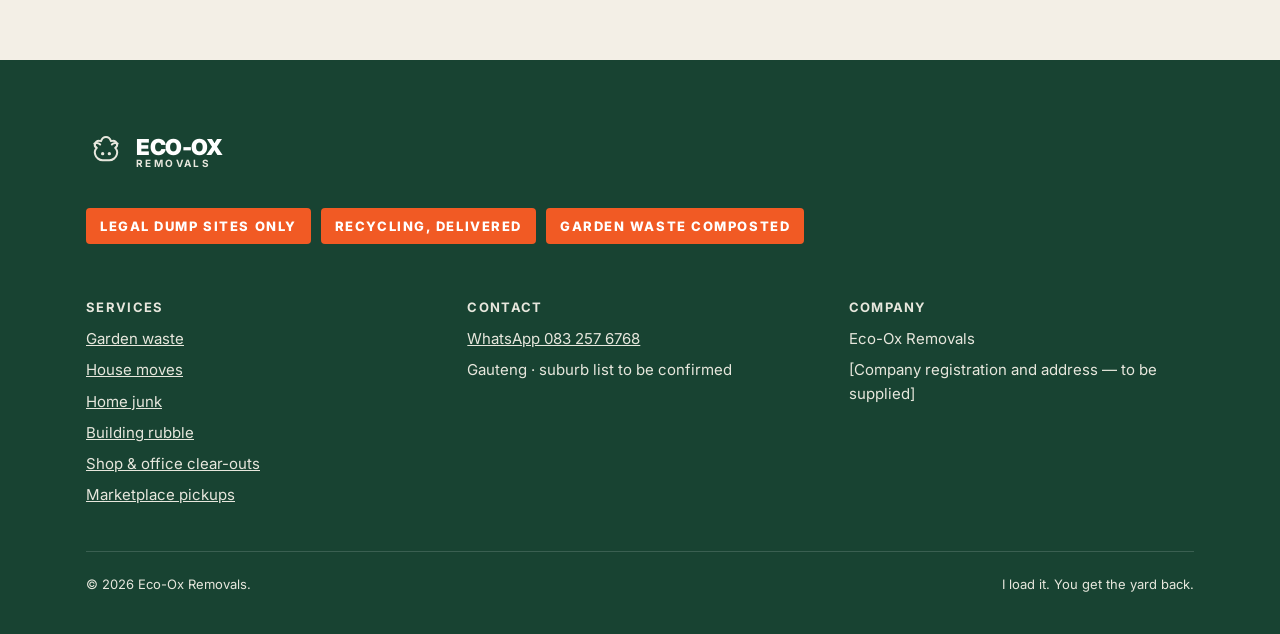
==== commit 82fc999d: "Add per-service SEO pages for the six Eco-Ox services Six standalone pages (garden waste, house move" ====
--- a/index.html
+++ b/index.html
@@ -110,6 +110,7 @@
             <h3>Garden waste</h3>
             <p>Branches, stumps, cuttings. Composted, not dumped.</p>
             <p class="service-row__price">Load <strong>R550</strong></p>
+            <a class="service-row__link" href="garden-waste.html">Full details &rarr;</a>
           </div>
         </li>
         <li class="service-row reveal">
@@ -118,6 +119,7 @@
             <h3>House moves</h3>
             <p>Beds, fridges, wardrobes, stairs. Own bakkie, blankets and straps.</p>
             <p class="service-row__price">Single item <strong>R450</strong> &middot; Half-day small move <strong>R1 200</strong></p>
+            <a class="service-row__link" href="house-moves.html">Full details &rarr;</a>
           </div>
         </li>
         <li class="service-row reveal">
@@ -126,6 +128,7 @@
             <h3>Home junk</h3>
             <p>Old furniture, broken appliances, garage clear-outs. Loading included.</p>
             <p class="service-row__price">Junk &amp; furniture load <strong>R650</strong></p>
+            <a class="service-row__link" href="home-junk.html">Full details &rarr;</a>
           </div>
         </li>
         <li class="service-row reveal">
@@ -134,6 +137,7 @@
             <h3>Building rubble</h3>
             <p>Bricks, broken concrete, old tiles. Loaded by hand.</p>
             <p class="service-row__price">Send a photo for a price</p>
+            <a class="service-row__link" href="building-rubble.html">Full details &rarr;</a>
           </div>
         </li>
         <li class="service-row reveal">
@@ -142,6 +146,7 @@
             <h3>Shop and office clear-outs</h3>
             <p>Shelving, old stock, desks. One bakkie, one invoice.</p>
             <p class="service-row__price">Send a photo for a price</p>
+            <a class="service-row__link" href="shop-office-clearouts.html">Full details &rarr;</a>
           </div>
         </li>
         <li class="service-row reveal">
@@ -150,6 +155,7 @@
             <h3>Marketplace pickups</h3>
             <p>Bought something too big for your car? I fetch and deliver it.</p>
             <p class="service-row__price">Collect &amp; deliver 15 km <strong>R450</strong></p>
+            <a class="service-row__link" href="marketplace-pickups.html">Full details &rarr;</a>
           </div>
         </li>
       </ul>
@@ -331,12 +337,12 @@
       <div class="footer__col">
         <h4>Services</h4>
         <ul>
-          <li>Garden waste</li>
-          <li>House moves</li>
-          <li>Home junk</li>
-          <li>Building rubble</li>
-          <li>Shop &amp; office clear-outs</li>
-          <li>Marketplace pickups</li>
+          <li><a href="garden-waste.html">Garden waste</a></li>
+          <li><a href="house-moves.html">House moves</a></li>
+          <li><a href="home-junk.html">Home junk</a></li>
+          <li><a href="building-rubble.html">Building rubble</a></li>
+          <li><a href="shop-office-clearouts.html">Shop &amp; office clear-outs</a></li>
+          <li><a href="marketplace-pickups.html">Marketplace pickups</a></li>
         </ul>
       </div>
       <div class="footer__col">
--- a/css/styles.css
+++ b/css/styles.css
@@ -243,6 +243,11 @@
 .service-row__body p{color:var(--forest-muted);margin-bottom:var(--space-3);font-size:16px;}
 .service-row__price{font-size:18px;font-weight:500;}
 .service-row__price strong{color:var(--orange);font-weight:800;}
+.service-row__link{
+  display:inline-block;margin-top:var(--space-3);font-size:15px;font-weight:700;
+  color:var(--orange-deep);text-decoration:underline;
+}
+.service-row__link:hover{color:var(--forest);}
 
 /* ============================================================
    PROMISES BAND
@@ -386,6 +391,53 @@
 @media (min-width:900px){ .sticky-whatsapp{display:none;} }
 
 /* ============================================================
+   SERVICE PAGES
+   ============================================================ */
+.breadcrumb{
+  font-size:14px;color:var(--forest-muted);margin-bottom:var(--space-4);
+}
+.breadcrumb a{color:var(--orange-deep);text-decoration:underline;}
+.breadcrumb a:hover{color:var(--forest);}
+
+.hero--service{padding-top:40px;padding-bottom:72px;}
+@media (min-width:900px){ .hero--service{padding-top:48px;padding-bottom:96px;} .hero--service .hero__grid{min-height:360px;} }
+.hero--service .hero__stage{min-height:220px;}
+@media (min-width:900px){ .hero--service .hero__stage{min-height:320px;} }
+.hero--service .hero__disc{width:min(60vw,300px);height:min(60vw,300px);}
+@media (min-width:900px){ .hero--service .hero__disc{width:320px;height:320px;} }
+.hero--service .hero__object{width:min(44vw,220px);}
+@media (min-width:900px){ .hero--service .hero__object{width:230px;} }
+
+.detail-list{margin-top:var(--space-5);max-width:52ch;}
+.detail-list li{
+  position:relative;padding-left:28px;margin-bottom:var(--space-3);
+  color:var(--forest-muted);font-size:17px;
+}
+.detail-list li::before{
+  content:"";position:absolute;left:0;top:9px;width:10px;height:10px;
+  background:var(--orange);border-radius:var(--radius-sm);
+}
+
+.cta-band{text-align:left;}
+.cta-band h2{margin-bottom:var(--space-4);}
+.cta-band .lead{color:var(--mist);margin-bottom:var(--space-5);}
+
+.cross-links{
+  display:flex;flex-wrap:wrap;gap:var(--space-3);margin-top:var(--space-5);
+}
+.cross-links a{
+  display:inline-block;background:var(--white);border:1px solid var(--stone);
+  border-radius:var(--radius-full);padding:10px 20px;font-size:15px;font-weight:600;
+  text-decoration:none;color:var(--forest);transition:border-color .2s ease, transform .2s ease;
+}
+.cross-links a:hover{border-color:var(--orange);transform:translateY(-2px);}
+
+.service-promise{display:flex;flex-wrap:wrap;gap:var(--space-6);}
+.service-promise .promise{flex:1 1 220px;}
+.service-promise .stamp{width:120px;height:120px;}
+.service-promise .stamp span{font-size:11px;}
+
+/* ============================================================
    FOOTER
    ============================================================ */
 .site-footer{padding-top:72px;padding-bottom:40px;}
@@ -400,6 +452,8 @@
   font-size:13px;text-transform:uppercase;letter-spacing:.1em;color:var(--mist);margin-bottom:var(--space-3);
 }
 .footer__col ul li{margin-bottom:8px;color:var(--mist);font-size:15px;}
+.footer__col ul li a{color:var(--mist);text-decoration:underline;}
+.footer__col ul li a:hover{color:var(--white);}
 .footer__promises{
   display:flex;flex-wrap:wrap;gap:var(--space-3);margin-top:var(--space-6);
 }
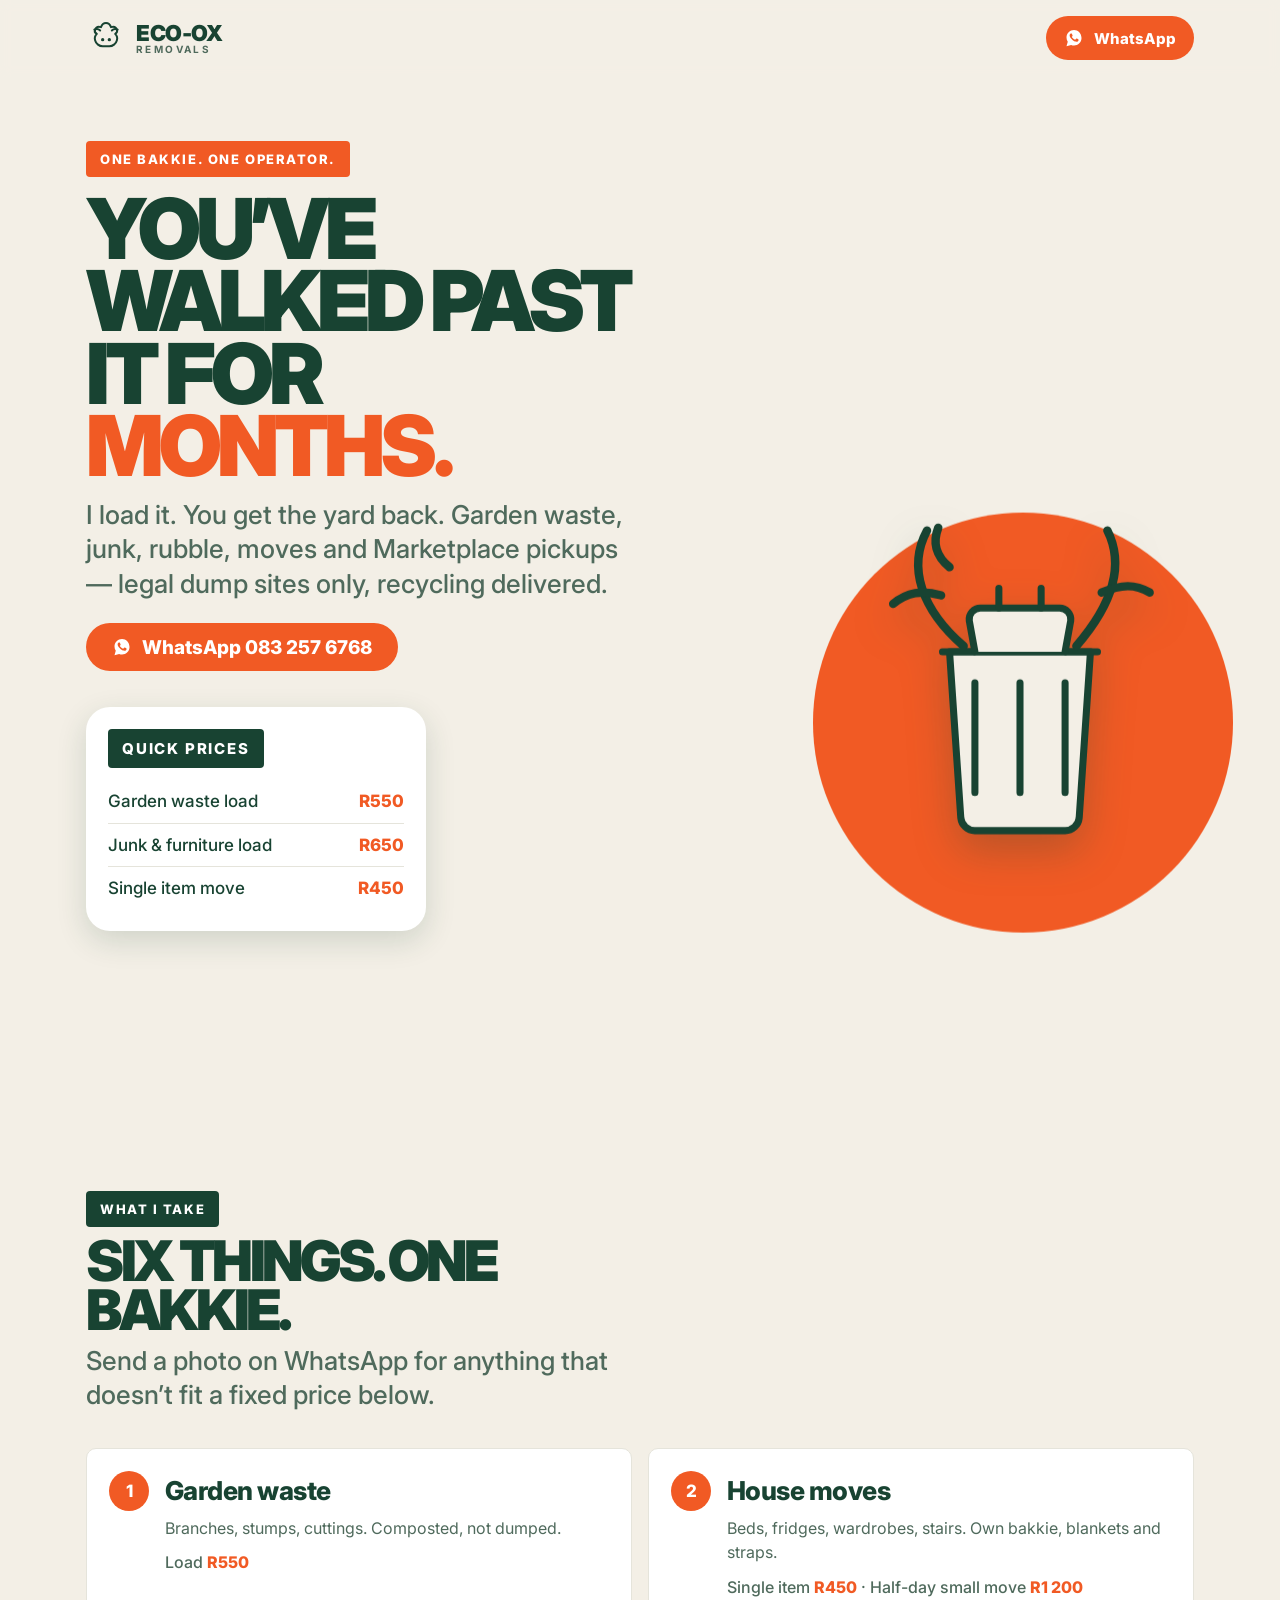
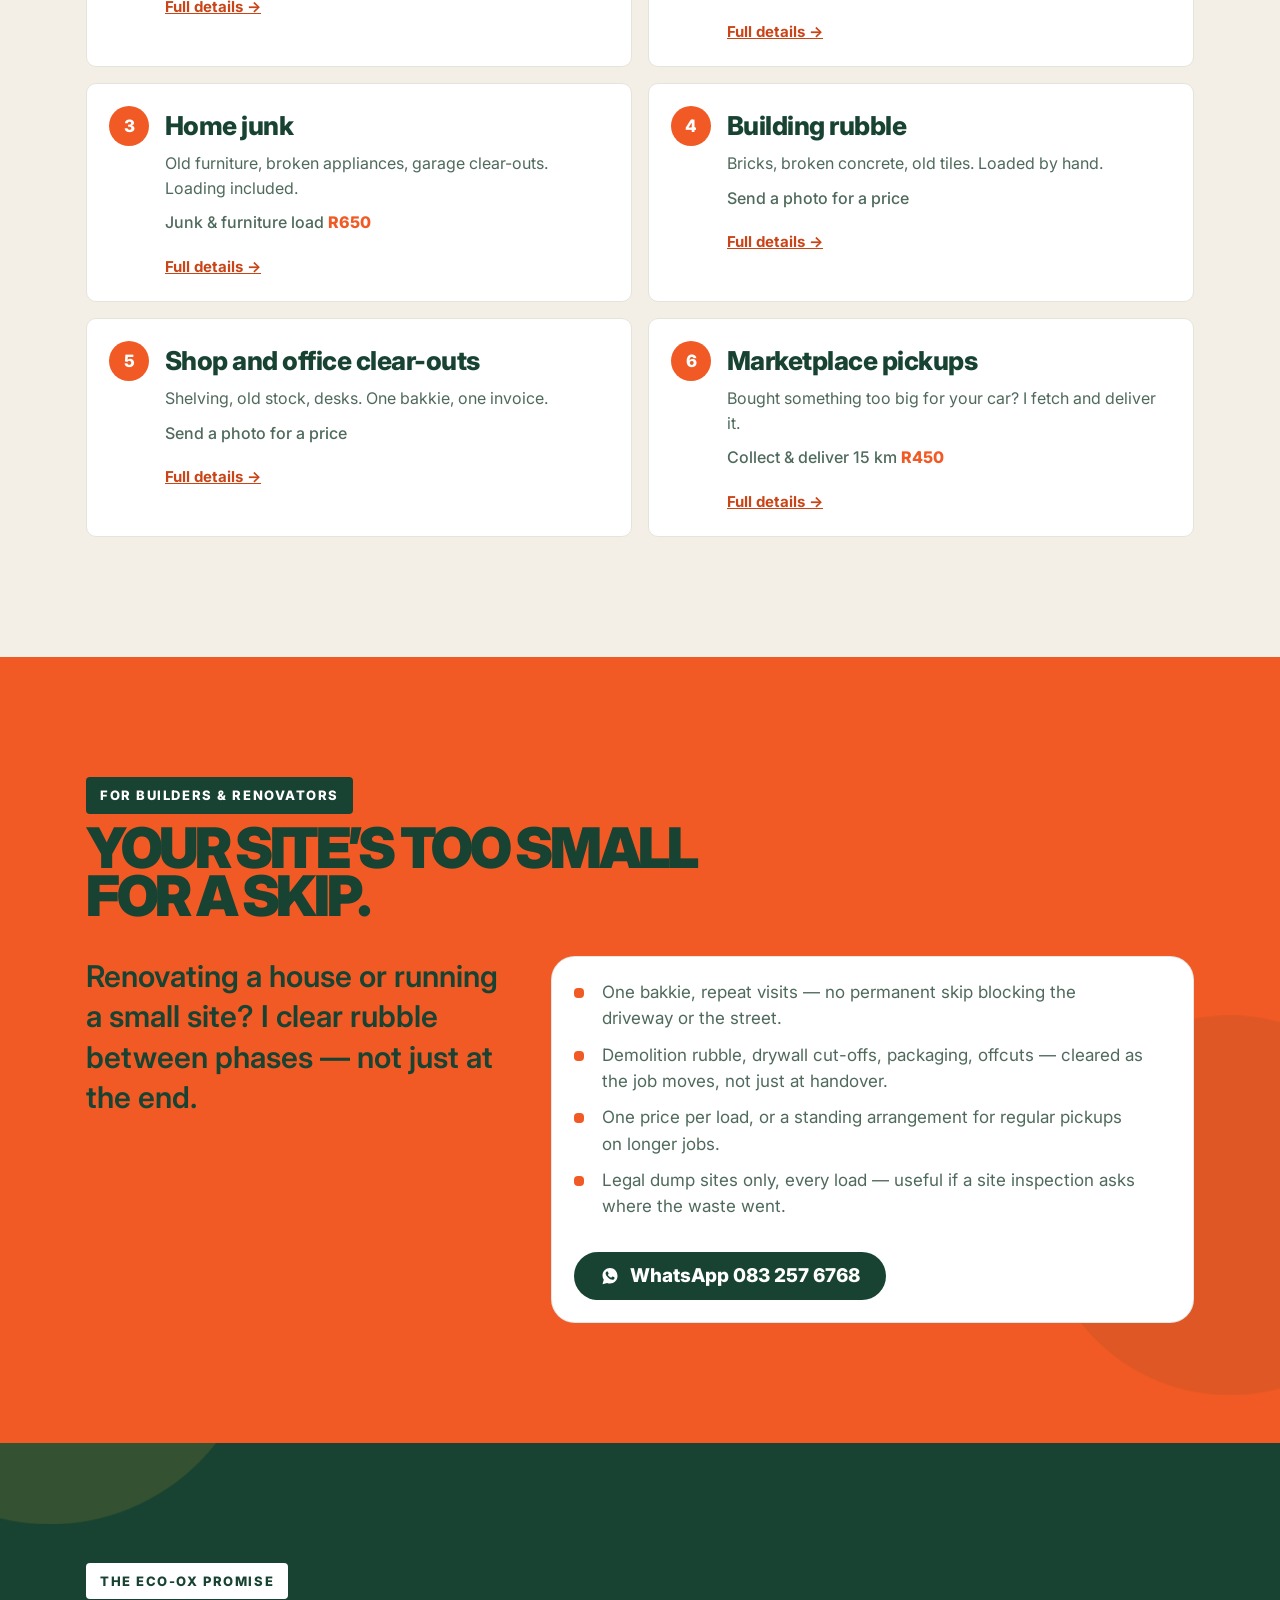
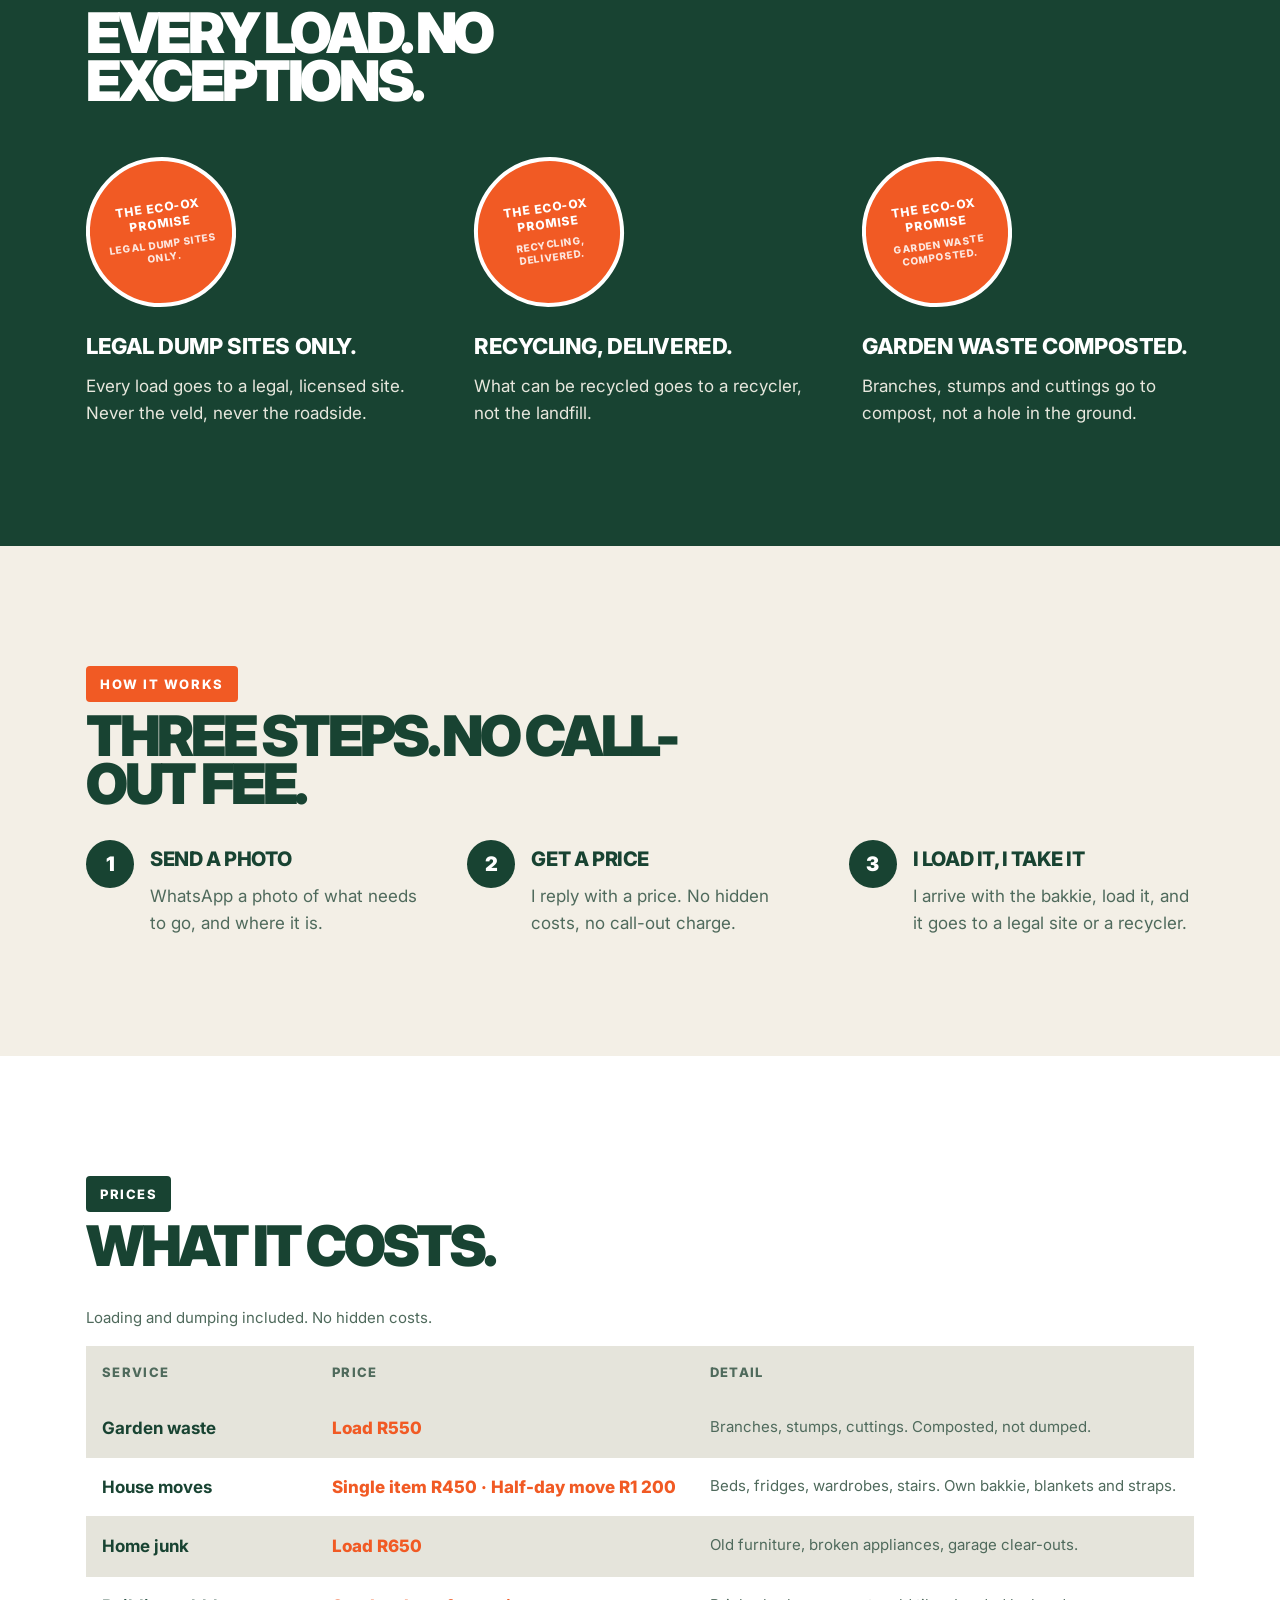
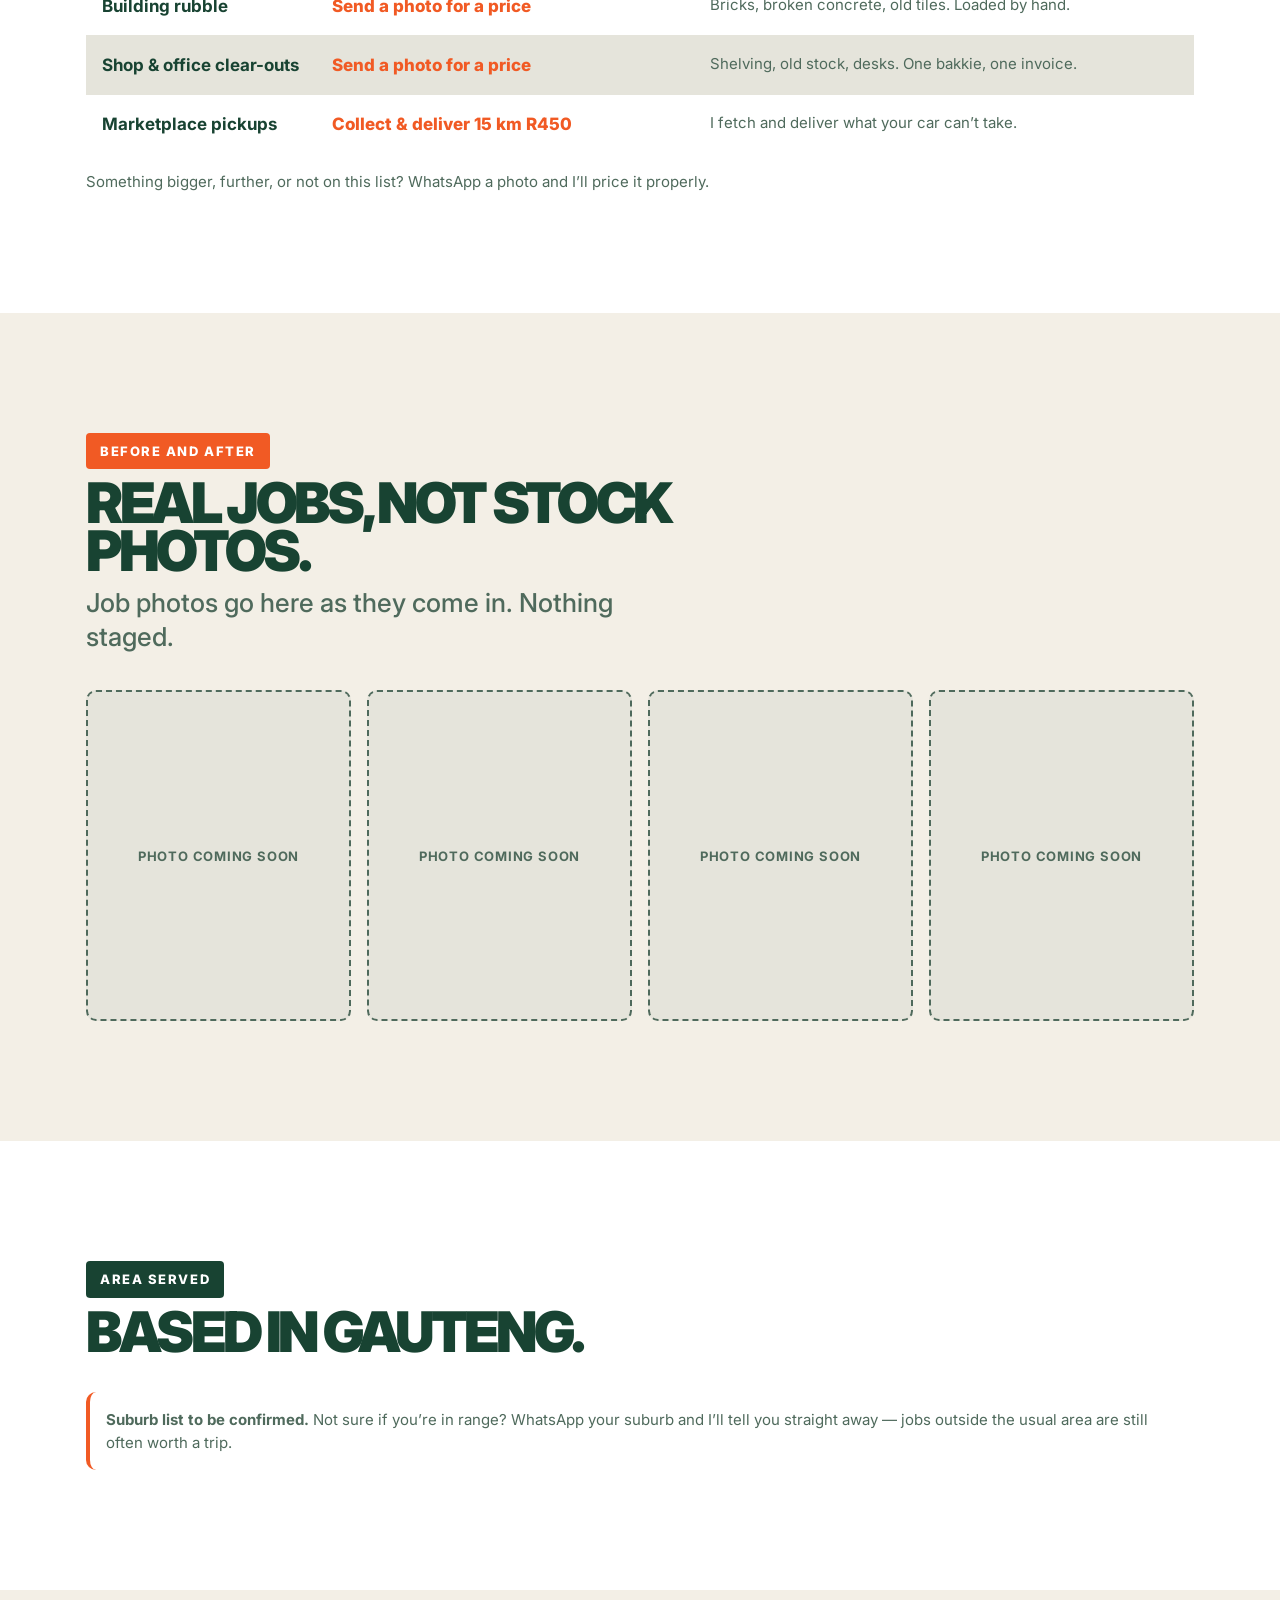
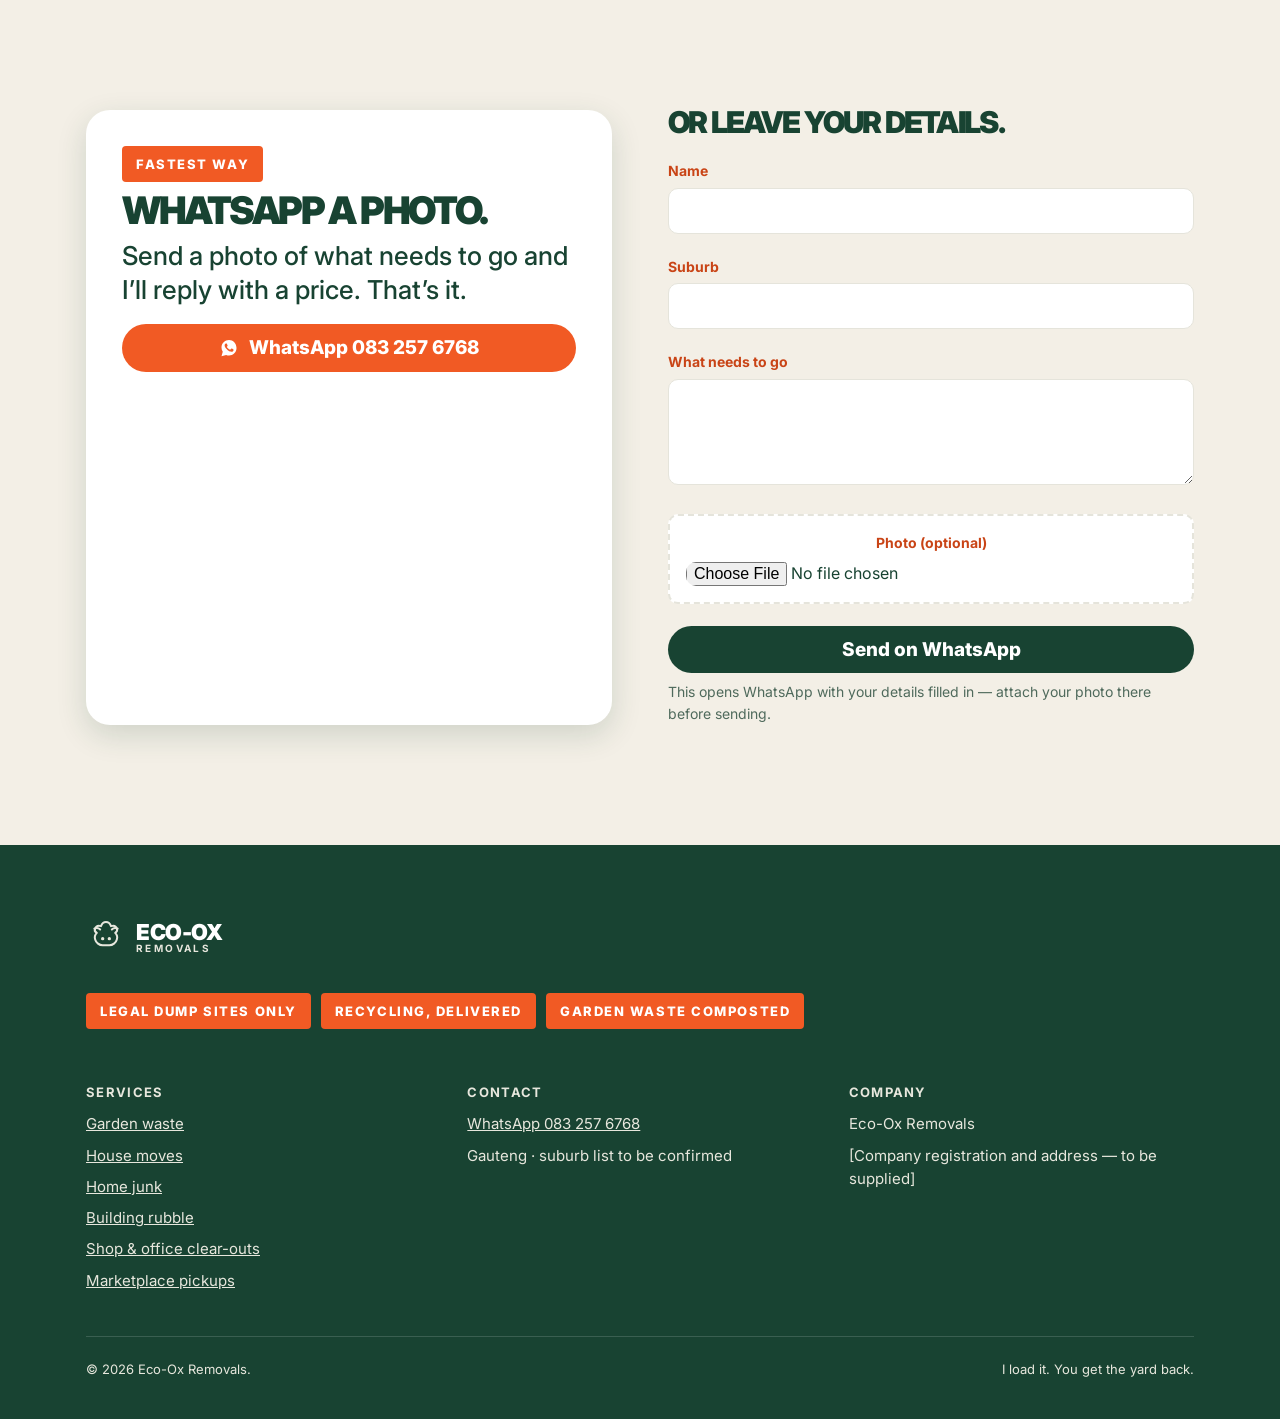
==== commit e66381a0: "Add a homepage section for builders and renovators New expanded target market: home renovators and c" ====
--- a/index.html
+++ b/index.html
@@ -162,6 +162,34 @@
     </div>
   </section>
 
+  <!-- ========================= BUILDERS & RENOVATORS ========================= -->
+  <section id="builders" class="ground-orange">
+    <div class="disc" data-parallax="0.1" style="width:380px;height:380px;right:-140px;bottom:-160px;background:var(--forest);opacity:.08;" aria-hidden="true"></div>
+    <div class="wrap">
+      <div class="section-head reveal">
+        <span class="tag tag--forest">For builders &amp; renovators</span>
+        <h2>Your site&rsquo;s too small for a skip.</h2>
+      </div>
+
+      <div class="builders__grid">
+        <p class="builders__lead reveal">Renovating a house or running a small site? I clear rubble between phases &mdash; not just at the end.</p>
+
+        <div class="card card--flat builders__note reveal">
+          <ul class="detail-list" style="margin-top:0;">
+            <li>One bakkie, repeat visits &mdash; no permanent skip blocking the driveway or the street.</li>
+            <li>Demolition rubble, drywall cut-offs, packaging, offcuts &mdash; cleared as the job moves, not just at handover.</li>
+            <li>One price per load, or a standing arrangement for regular pickups on longer jobs.</li>
+            <li>Legal dump sites only, every load &mdash; useful if a site inspection asks where the waste went.</li>
+          </ul>
+          <a class="btn btn--forest" href="https://wa.me/27832576768" target="_blank" rel="noopener">
+            <svg viewBox="0 0 32 32" fill="currentColor" aria-hidden="true"><path d="M16.02 3C9.4 3 4 8.4 4 15.02c0 2.5.73 4.83 2 6.78L4 29l7.4-1.94a11.9 11.9 0 0 0 4.62.94h.01c6.62 0 12-5.4 12-12.02C28 8.4 22.64 3 16.02 3zm7.02 17.2c-.3.83-1.72 1.6-2.37 1.7-.6.1-1.37.14-2.2-.14-.5-.16-1.16-.38-2-.75-3.52-1.52-5.82-5.06-6-5.3-.18-.24-1.44-1.9-1.44-3.63 0-1.72.9-2.57 1.22-2.92.32-.35.7-.44.93-.44h.67c.21 0 .5-.08.78.6.3.7 1 2.4 1.08 2.58.08.18.14.4.02.63-.12.24-.18.38-.36.58-.18.2-.38.46-.54.62-.18.18-.37.37-.16.72.2.36.9 1.5 1.95 2.44 1.34 1.2 2.47 1.58 2.83 1.76.36.18.57.15.78-.09.2-.24.9-1.05 1.14-1.4.24-.36.48-.3.8-.18.32.12 2.05.97 2.4 1.15.36.18.6.27.68.42.09.16.09.9-.22 1.72z"/></svg>
+            WhatsApp 083 257 6768
+          </a>
+        </div>
+      </div>
+    </div>
+  </section>
+
   <!-- ========================= THE PROMISES ========================= -->
   <section id="promises" class="ground-forest">
     <div class="disc" data-parallax="0.1" style="width:420px;height:420px;left:-160px;top:-120px;background:var(--logo-gold);opacity:.14;" aria-hidden="true"></div>
--- a/css/styles.css
+++ b/css/styles.css
@@ -248,6 +248,23 @@
   color:var(--orange-deep);text-decoration:underline;
 }
 .service-row__link:hover{color:var(--forest);}
+
+/* ============================================================
+   BUILDERS & RENOVATORS
+   ============================================================ */
+.builders__grid{
+  display:grid;grid-template-columns:1fr;gap:var(--space-6);
+  position:relative;z-index:2;
+}
+@media (min-width:900px){ .builders__grid{grid-template-columns:.8fr 1.2fr;align-items:start;} }
+
+.builders__lead{
+  font-size:clamp(24px,3.2vw,30px);line-height:1.35;font-weight:600;
+  color:var(--forest);max-width:30ch;
+}
+
+.card--flat{box-shadow:none;border:1px solid rgba(24,67,50,.12);}
+.builders__note .btn{margin-top:var(--space-5);}
 
 /* ============================================================
    PROMISES BAND
